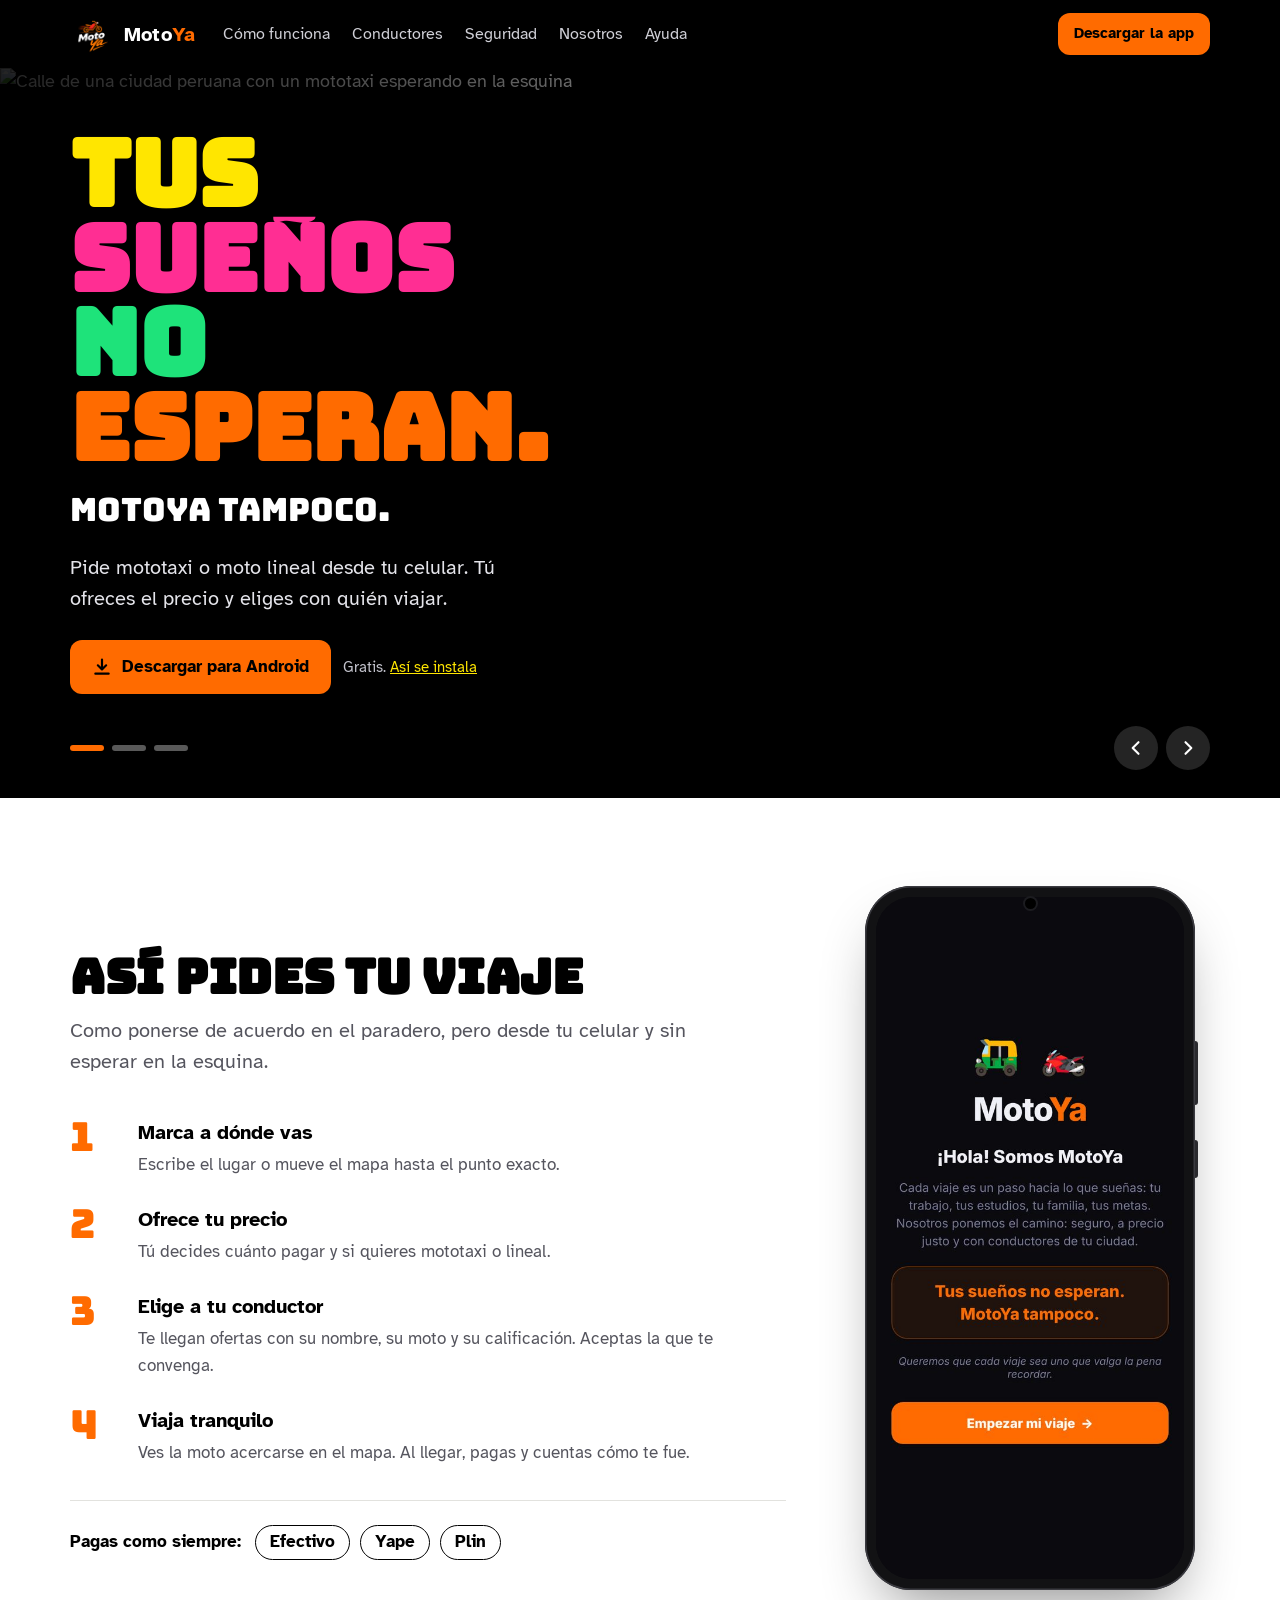
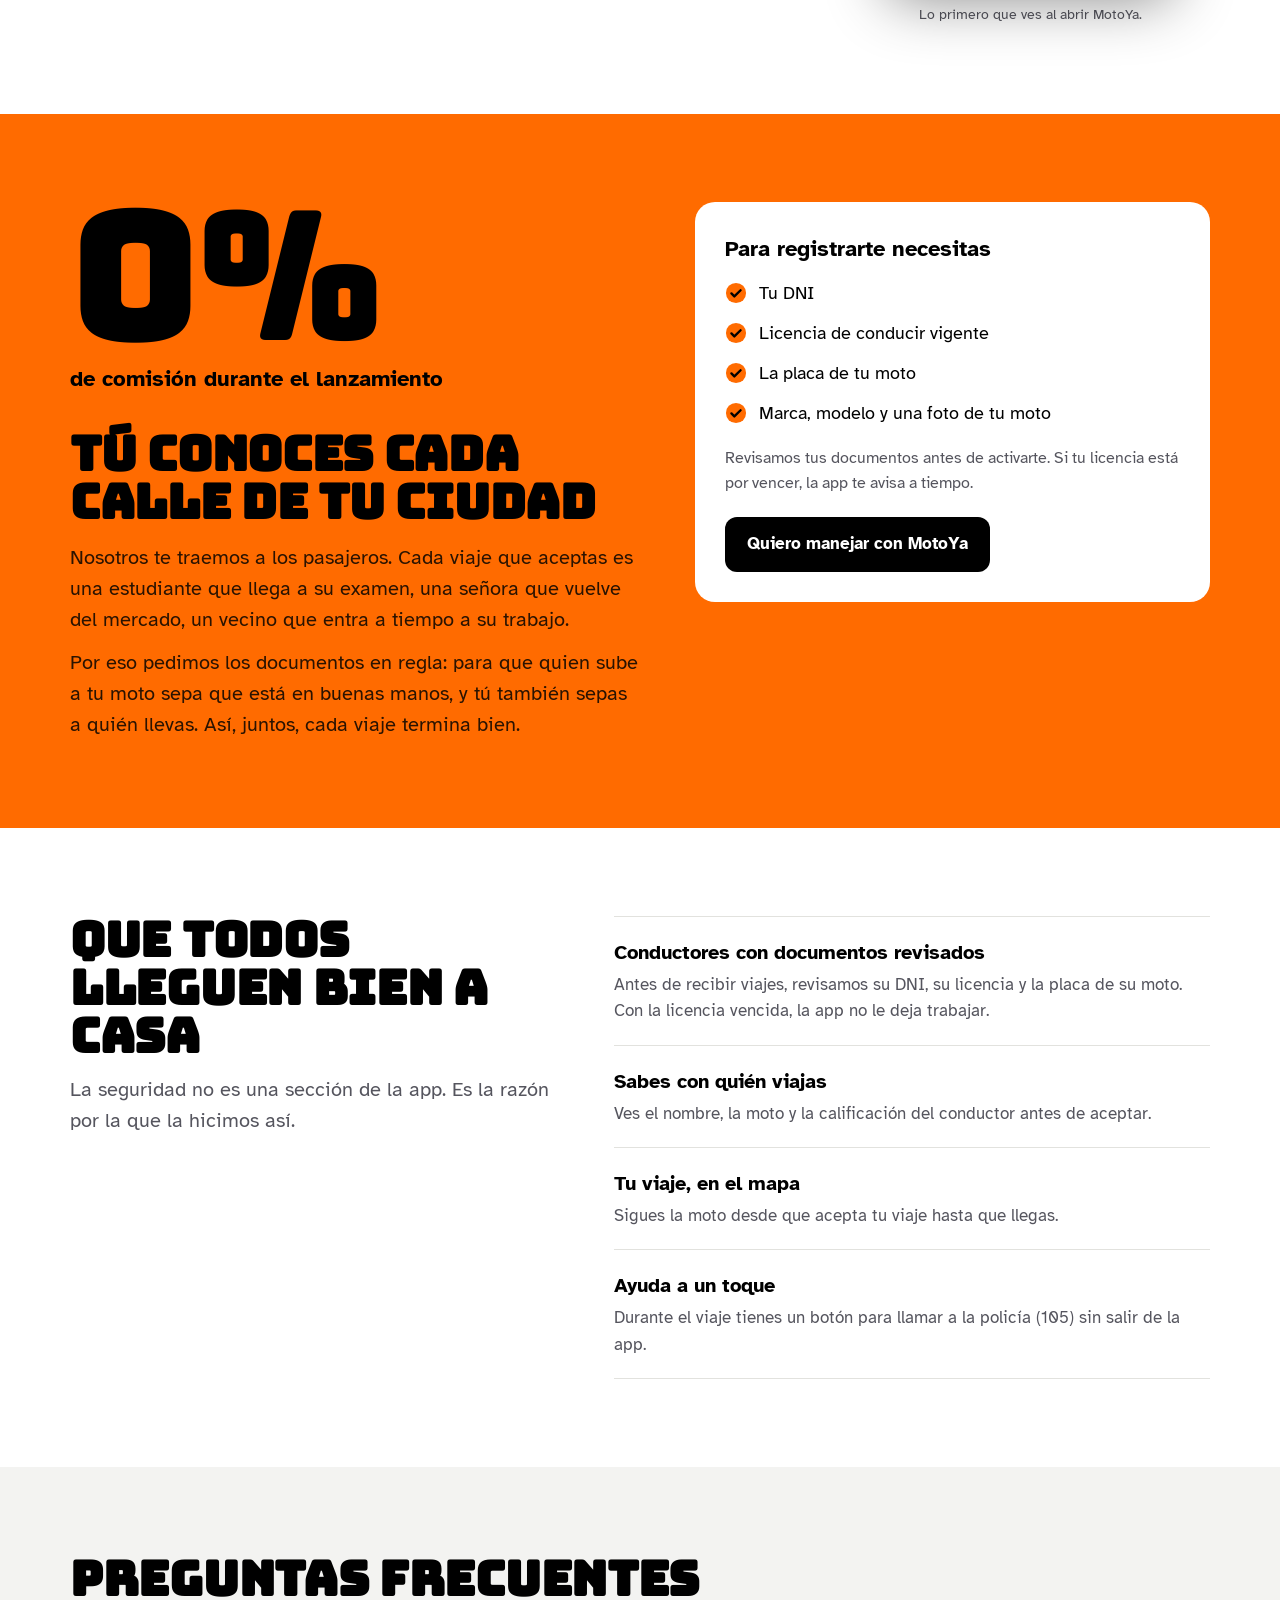
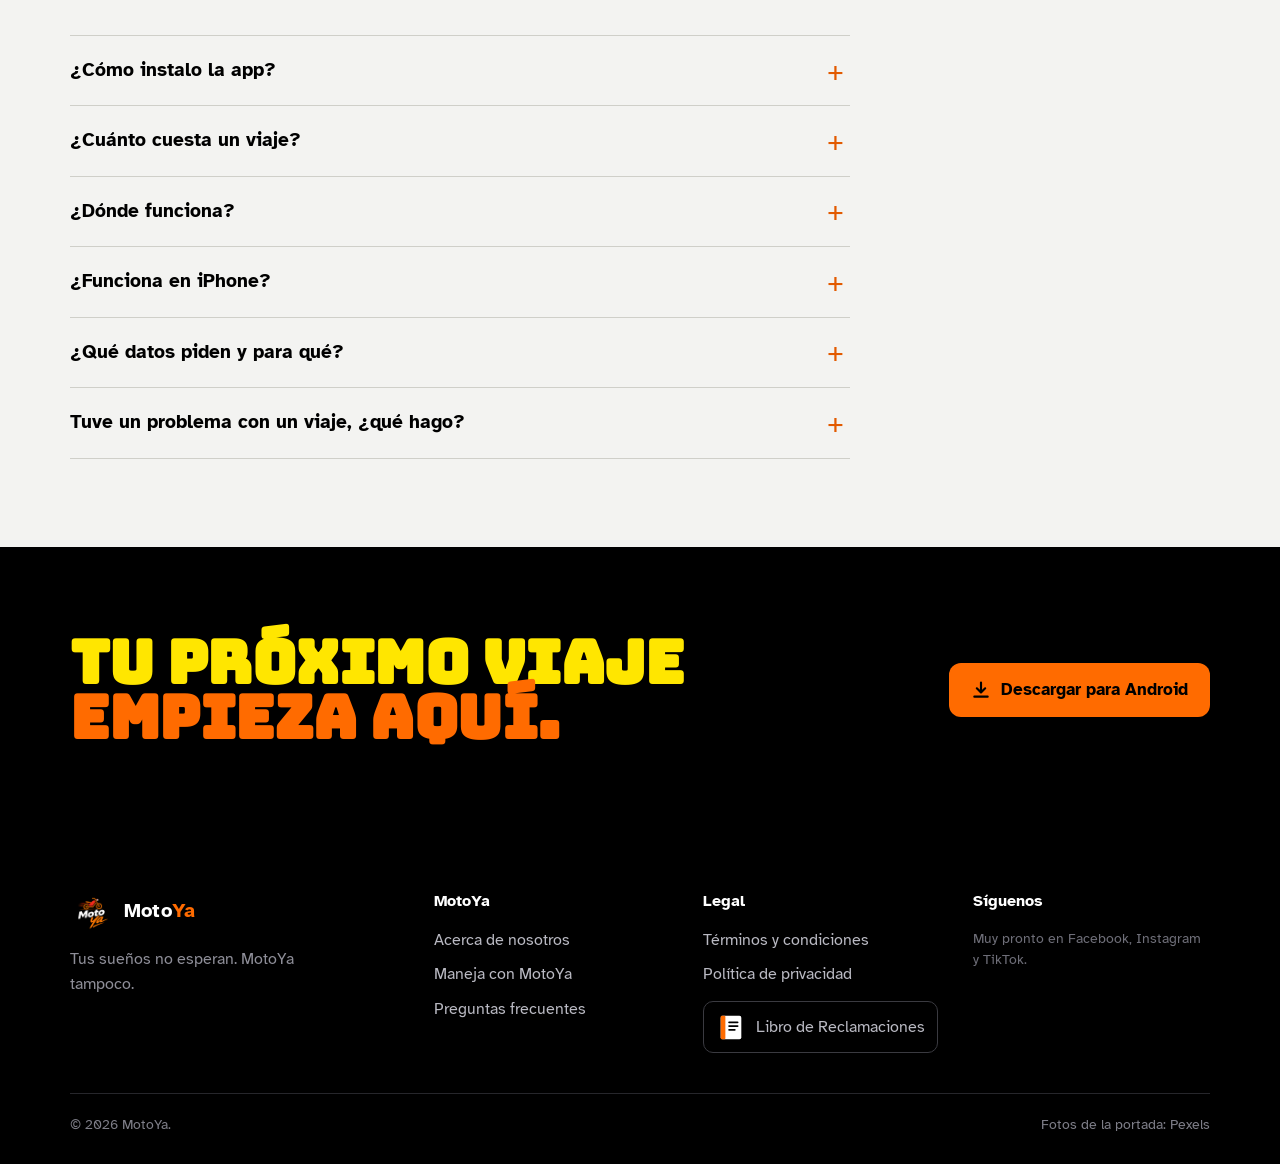
==== index.html @ 297a82e2 "Pagina web de MotoYa" ====
<!DOCTYPE html>
<html lang="es-PE">
<head>
  <meta charset="UTF-8">
  <meta name="viewport" content="width=device-width, initial-scale=1">
  <title>MotoYa — Mototaxi y moto lineal a tu precio</title>
  <meta name="description" content="Pide mototaxi o moto lineal desde tu celular. Tú ofreces el precio, eliges a tu conductor y pagas en efectivo, Yape o Plin.">
  <meta name="theme-color" content="#000000">
  <meta property="og:title" content="MotoYa — Mototaxi y moto lineal a tu precio">
  <meta property="og:description" content="Pide mototaxi o moto lineal desde tu celular. Tú ofreces el precio, eliges a tu conductor y pagas en efectivo, Yape o Plin.">
  <meta property="og:image" content="img/logo-512.png">
  <link rel="icon" type="image/png" href="img/favicon.png">
  <link rel="apple-touch-icon" href="img/apple-touch-icon.png">
  <link rel="preconnect" href="https://fonts.googleapis.com"><link rel="preconnect" href="https://fonts.gstatic.com" crossorigin><link href="https://fonts.googleapis.com/css2?family=Atkinson+Hyperlegible:wght@400;700&family=Bungee&display=swap" rel="stylesheet">
  <link rel="stylesheet" href="css/site.css">
  <script src="js/config.js"></script>
  <link rel="stylesheet" href="css/home.css">
</head>
<body>
  <header class="top">
    <div class="wrap">
      <a class="brand" href="index.html" aria-label="MotoYa, inicio">
        <img src="img/logo-96.png" width="44" height="44" alt="">
        <span>Moto<b>Ya</b></span>
      </a>
      <nav aria-label="Principal">
        <a href="index.html#como">Cómo funciona</a>
        <a href="index.html#conductores">Conductores</a>
        <a href="index.html#seguridad">Seguridad</a>
        <a href="nosotros.html">Nosotros</a>
        <a href="index.html#ayuda">Ayuda</a>
      </nav>
      <a class="btn js-apk" href="https://github.com/albertopalomino2301/motoya/releases/latest/download/MotoYa.apk">Descargar la app</a>
    </div>
  </header>

  <main>
    <section class="hero" aria-roledescription="carrusel" aria-label="Servicios de MotoYa">
      <div class="slides" id="slides" tabindex="-1">
        <article class="slide is-on" aria-roledescription="diapositiva" aria-label="1 de 3">
          <img src="https://images.pexels.com/photos/37730192/pexels-photo-37730192.jpeg?auto=compress&amp;cs=tinysrgb&amp;w=1600" srcset="https://images.pexels.com/photos/37730192/pexels-photo-37730192.jpeg?auto=compress&amp;cs=tinysrgb&amp;w=640 640w, https://images.pexels.com/photos/37730192/pexels-photo-37730192.jpeg?auto=compress&amp;cs=tinysrgb&amp;w=1024 1024w, https://images.pexels.com/photos/37730192/pexels-photo-37730192.jpeg?auto=compress&amp;cs=tinysrgb&amp;w=1600 1600w, https://images.pexels.com/photos/37730192/pexels-photo-37730192.jpeg?auto=compress&amp;cs=tinysrgb&amp;w=2200 2200w" sizes="100vw" alt="Calle de una ciudad peruana con un mototaxi esperando en la esquina" style="object-position:center" loading="eager" fetchpriority="high">
          <div class="shade"></div>
          <div class="wrap slide-text">
            <h1 class="poster"><span class="l1">Tus</span><span class="l2">sueños</span><span class="l3">no</span><span class="l4">esperan.</span></h1>
            <p class="poster-tail">MotoYa tampoco.</p>
            <p class="lead">Pide mototaxi o moto lineal desde tu celular. Tú ofreces el precio y eliges con quién viajar.</p>
            <div class="slide-actions">
              <a class="btn js-apk" href="https://github.com/albertopalomino2301/motoya/releases/latest/download/MotoYa.apk"><svg viewBox="0 0 24 24" aria-hidden="true"><path d="M12 3v12m0 0-5-5m5 5 5-5M4 20h16" stroke="currentColor" stroke-width="2.6" fill="none" stroke-linecap="round" stroke-linejoin="round"/></svg>Descargar para Android</a>
              <p class="slide-note">Gratis. <a href="#instalar">Así se instala</a></p>
            </div>
          </div>
        </article>

        <article class="slide" aria-roledescription="diapositiva" aria-label="2 de 3">
          <img src="https://images.pexels.com/photos/12751137/pexels-photo-12751137.jpeg?auto=compress&amp;cs=tinysrgb&amp;w=1600" srcset="https://images.pexels.com/photos/12751137/pexels-photo-12751137.jpeg?auto=compress&amp;cs=tinysrgb&amp;w=640 640w, https://images.pexels.com/photos/12751137/pexels-photo-12751137.jpeg?auto=compress&amp;cs=tinysrgb&amp;w=1024 1024w, https://images.pexels.com/photos/12751137/pexels-photo-12751137.jpeg?auto=compress&amp;cs=tinysrgb&amp;w=1600 1600w, https://images.pexels.com/photos/12751137/pexels-photo-12751137.jpeg?auto=compress&amp;cs=tinysrgb&amp;w=2200 2200w" sizes="100vw" alt="Mototaxi rojo con su conductor en una calle" style="object-position:center 60%" loading="lazy">
          <div class="shade"></div>
          <div class="wrap slide-text">
            <p class="kicker">Para ir acompañado</p>
            <h2>Mototaxi</h2>
            <p class="lead">Con techo para el sol y la lluvia. Al mercado, al colegio de los chicos o de vuelta a casa con las bolsas.</p>
            <div class="slide-actions"><a class="btn js-apk" href="https://github.com/albertopalomino2301/motoya/releases/latest/download/MotoYa.apk">Pedir mi mototaxi</a></div>
          </div>
        </article>

        <article class="slide" aria-roledescription="diapositiva" aria-label="3 de 3">
          <img src="https://images.pexels.com/photos/20052713/pexels-photo-20052713.jpeg?auto=compress&amp;cs=tinysrgb&amp;w=1600" srcset="https://images.pexels.com/photos/20052713/pexels-photo-20052713.jpeg?auto=compress&amp;cs=tinysrgb&amp;w=640 640w, https://images.pexels.com/photos/20052713/pexels-photo-20052713.jpeg?auto=compress&amp;cs=tinysrgb&amp;w=1024 1024w, https://images.pexels.com/photos/20052713/pexels-photo-20052713.jpeg?auto=compress&amp;cs=tinysrgb&amp;w=1600 1600w, https://images.pexels.com/photos/20052713/pexels-photo-20052713.jpeg?auto=compress&amp;cs=tinysrgb&amp;w=2200 2200w" sizes="100vw" alt="Motociclista con casco pasando frente a una iglesia colonial" style="object-position:center 40%" loading="lazy">
          <div class="shade"></div>
          <div class="wrap slide-text">
            <p class="kicker">Para cuando vas con prisa</p>
            <h2>Moto lineal</h2>
            <p class="lead">Cuando cada minuto cuenta. Directo a donde tienes que estar.</p>
            <div class="slide-actions"><a class="btn js-apk" href="https://github.com/albertopalomino2301/motoya/releases/latest/download/MotoYa.apk">Pedir moto lineal</a></div>
          </div>
        </article>
      </div>

      <div class="controls">
        <div class="wrap">
          <div class="dots" role="group" aria-label="Elegir diapositiva">
            <button type="button" aria-label="Ver 1 de 3" aria-current="true"></button>
            <button type="button" aria-label="Ver 2 de 3"></button>
            <button type="button" aria-label="Ver 3 de 3"></button>
          </div>
          <div class="arrows">
            <button type="button" class="prev" aria-label="Anterior"><svg viewBox="0 0 24 24" aria-hidden="true"><path d="M15 5l-7 7 7 7" stroke="currentColor" stroke-width="2.5" fill="none" stroke-linecap="round" stroke-linejoin="round"/></svg></button>
            <button type="button" class="next" aria-label="Siguiente"><svg viewBox="0 0 24 24" aria-hidden="true"><path d="M9 5l7 7-7 7" stroke="currentColor" stroke-width="2.5" fill="none" stroke-linecap="round" stroke-linejoin="round"/></svg></button>
          </div>
        </div>
      </div>
    </section>

    <section class="sec" id="como" aria-labelledby="como-t">
      <div class="wrap how">
        <div>
          <h2 id="como-t" class="h2">Así pides tu viaje</h2>
          <p class="sub">Como ponerse de acuerdo en el paradero, pero desde tu celular y sin esperar en la esquina.</p>
          <ol class="steps">
            <li><h3>Marca a dónde vas</h3><p>Escribe el lugar o mueve el mapa hasta el punto exacto.</p></li>
            <li><h3>Ofrece tu precio</h3><p>Tú decides cuánto pagar y si quieres mototaxi o lineal.</p></li>
            <li><h3>Elige a tu conductor</h3><p>Te llegan ofertas con su nombre, su moto y su calificación. Aceptas la que te convenga.</p></li>
            <li><h3>Viaja tranquilo</h3><p>Ves la moto acercarse en el mapa. Al llegar, pagas y cuentas cómo te fue.</p></li>
          </ol>
          <div class="pay"><strong>Pagas como siempre:</strong><span class="chip">Efectivo</span><span class="chip">Yape</span><span class="chip">Plin</span></div>
        </div>
        <figure>
          <div class="device">
            <span class="cam"></span>
            <div class="screen"><img src="img/app-bienvenida.jpg" width="540" height="1169" alt="Pantalla de bienvenida de la app MotoYa en un celular" loading="lazy"></div>
          </div>
          <figcaption class="device-caption">Lo primero que ves al abrir MotoYa.</figcaption>
        </figure>
      </div>
    </section>

    <section class="sec drivers" id="conductores" aria-labelledby="cond-t">
      <div class="wrap grid">
        <div>
          <p class="zero" aria-hidden="true">0%</p>
          <p class="zero-label">de comisión durante el lanzamiento</p>
          <h2 id="cond-t" class="h2">Tú conoces cada calle de tu ciudad</h2>
          <p class="story">Nosotros te traemos a los pasajeros. Cada viaje que aceptas es una estudiante que llega a su examen, una señora que vuelve del mercado, un vecino que entra a tiempo a su trabajo.</p>
          <p class="story">Por eso pedimos los documentos en regla: para que quien sube a tu moto sepa que está en buenas manos, y tú también sepas a quién llevas. Así, juntos, cada viaje termina bien.</p>
        </div>
        <div class="need">
          <h3>Para registrarte necesitas</h3>
          <ul>
            <li><svg viewBox="0 0 24 24" aria-hidden="true"><circle cx="12" cy="12" r="11" fill="#FF6B00"/><path d="M7 12.5l3.2 3.2L17 9" stroke="#000" stroke-width="2.6" fill="none" stroke-linecap="round" stroke-linejoin="round"/></svg><span>Tu DNI</span></li>
            <li><svg viewBox="0 0 24 24" aria-hidden="true"><circle cx="12" cy="12" r="11" fill="#FF6B00"/><path d="M7 12.5l3.2 3.2L17 9" stroke="#000" stroke-width="2.6" fill="none" stroke-linecap="round" stroke-linejoin="round"/></svg><span>Licencia de conducir vigente</span></li>
            <li><svg viewBox="0 0 24 24" aria-hidden="true"><circle cx="12" cy="12" r="11" fill="#FF6B00"/><path d="M7 12.5l3.2 3.2L17 9" stroke="#000" stroke-width="2.6" fill="none" stroke-linecap="round" stroke-linejoin="round"/></svg><span>La placa de tu moto</span></li>
            <li><svg viewBox="0 0 24 24" aria-hidden="true"><circle cx="12" cy="12" r="11" fill="#FF6B00"/><path d="M7 12.5l3.2 3.2L17 9" stroke="#000" stroke-width="2.6" fill="none" stroke-linecap="round" stroke-linejoin="round"/></svg><span>Marca, modelo y una foto de tu moto</span></li>
          </ul>
          <p>Revisamos tus documentos antes de activarte. Si tu licencia está por vencer, la app te avisa a tiempo.</p>
          <a class="btn dark js-apk" href="https://github.com/albertopalomino2301/motoya/releases/latest/download/MotoYa.apk">Quiero manejar con MotoYa</a>
        </div>
      </div>
    </section>

    <section class="sec" id="seguridad" aria-labelledby="seg-t">
      <div class="wrap safe">
        <div>
          <h2 id="seg-t" class="h2">Que todos lleguen bien a casa</h2>
          <p class="sub">La seguridad no es una sección de la app. Es la razón por la que la hicimos así.</p>
        </div>
        <ul class="safe-list">
          <li><h3>Conductores con documentos revisados</h3><p>Antes de recibir viajes, revisamos su DNI, su licencia y la placa de su moto. Con la licencia vencida, la app no le deja trabajar.</p></li>
          <li><h3>Sabes con quién viajas</h3><p>Ves el nombre, la moto y la calificación del conductor antes de aceptar.</p></li>
          <li><h3>Tu viaje, en el mapa</h3><p>Sigues la moto desde que acepta tu viaje hasta que llegas.</p></li>
          <li><h3>Ayuda a un toque</h3><p>Durante el viaje tienes un botón para llamar a la policía (105) sin salir de la app.</p></li>
        </ul>
      </div>
    </section>

    <section class="sec faq" id="ayuda" aria-labelledby="faq-t">
      <div class="wrap">
        <h2 id="faq-t" class="h2">Preguntas frecuentes</h2>
        <div class="list">
          <details id="instalar">
            <summary>¿Cómo instalo la app?</summary>
            <div>
              MotoYa aún no está en Play Store, así que se instala con el archivo oficial (APK):
              <ol>
                <li>Toca <b>Descargar para Android</b> en esta página.</li>
                <li>Abre el archivo. Si tu celular pregunta, permite <b>instalar apps de esta fuente</b>.</li>
                <li>Toca <b>Instalar</b> y abre MotoYa.</li>
              </ol>
              Descárgala solo desde esta página o desde nuestras redes oficiales.
            </div>
          </details>
          <details><summary>¿Cuánto cuesta un viaje?</summary><div>Lo propones tú. El conductor puede aceptar tu precio o hacerte otra oferta, y tú eliges.</div></details>
          <details><summary>¿Dónde funciona?</summary><div>Estamos empezando en Perú y abrimos ciudad por ciudad. Síguenos en nuestras redes para saber cuándo llegamos a la tuya.</div></details>
          <details><summary>¿Funciona en iPhone?</summary><div>Por ahora, MotoYa está disponible solo para Android.</div></details>
          <details><summary>¿Qué datos piden y para qué?</summary><div>A pasajeros, tu número de celular y tu nombre. A conductores, además, sus documentos, solo para verificar su identidad y su licencia. Lo explicamos en nuestra <a href="privacidad.html">Política de privacidad</a>.</div></details>
          <details><summary>Tuve un problema con un viaje, ¿qué hago?</summary><div>Escríbenos por nuestros canales oficiales. Si quieres dejar constancia formal, usa nuestro <a href="libro-reclamaciones.html">Libro de Reclamaciones</a> y te respondemos en un plazo máximo de 15 días hábiles.</div></details>
        </div>
      </div>
    </section>

    <section class="sec final" aria-labelledby="fin-t">
      <div class="wrap">
        <h2 id="fin-t" class="poster"><span class="l1">Tu próximo viaje</span><span class="l4">empieza aquí.</span></h2>
        <a class="btn js-apk" href="https://github.com/albertopalomino2301/motoya/releases/latest/download/MotoYa.apk"><svg viewBox="0 0 24 24" aria-hidden="true"><path d="M12 3v12m0 0-5-5m5 5 5-5M4 20h16" stroke="currentColor" stroke-width="2.6" fill="none" stroke-linecap="round" stroke-linejoin="round"/></svg>Descargar para Android</a>
      </div>
    </section>
  </main>
  <footer class="foot">
    <div class="wrap">
      <div class="foot-grid">
        <div>
          <a class="brand" href="index.html"><img src="img/logo-96.png" width="44" height="44" alt=""><span>Moto<b>Ya</b></span></a>
          <p class="tag">Tus sueños no esperan. MotoYa tampoco.</p>
        </div>
        <div>
          <h3>MotoYa</h3>
          <ul>
            <li><a href="nosotros.html">Acerca de nosotros</a></li>
            <li><a href="index.html#conductores">Maneja con MotoYa</a></li>
            <li><a href="index.html#ayuda">Preguntas frecuentes</a></li>
            <li><a class="js-whatsapp" href="#">WhatsApp</a></li>
            <li><a class="js-email" href="#">Correo</a></li>
          </ul>
        </div>
        <div>
          <h3>Legal</h3>
          <ul>
            <li><a href="terminos.html">Términos y condiciones</a></li>
            <li><a href="privacidad.html">Política de privacidad</a></li>
            <li><a class="libro" href="libro-reclamaciones.html"><svg viewBox="0 0 32 32" aria-hidden="true"><rect x="5" y="4" width="22" height="25" rx="2" fill="#fff"/><rect x="5" y="4" width="5" height="25" rx="1" fill="#FF6B00"/><path d="M14 11h9M14 15h9M14 19h6" stroke="#000" stroke-width="2" stroke-linecap="round"/></svg><span>Libro de Reclamaciones</span></a></li>
          </ul>
        </div>
        <div>
          <h3>Síguenos</h3>
          <div class="social js-social"></div>
        </div>
      </div>
      <div class="foot-bottom">
        <span>© <span class="js-year">2026</span> MotoYa. <span class="js-empresa"></span></span>
        <span>Fotos de la portada: Pexels</span>
      </div>
    </div>
  </footer>
  <script src="js/site.js"></script>
  <script>
    // Carrusel de la portada: se desliza con el dedo, con las flechas o con los puntos
    (function () {
      var box = document.getElementById("slides");
      var slides = [].slice.call(box.children);
      var dots = [].slice.call(document.querySelectorAll(".dots button"));
      var current = 0, timer = null;
      var still = window.matchMedia("(prefers-reduced-motion: reduce)").matches;

      function go(i) { box.scrollTo({ left: box.clientWidth * ((i + slides.length) % slides.length), behavior: still ? "auto" : "smooth" }); }
      function mark(i) {
        current = i;
        slides.forEach(function (s, k) { s.classList.toggle("is-on", k === i); s.setAttribute("aria-hidden", k === i ? "false" : "true"); });
        dots.forEach(function (d, k) { d.setAttribute("aria-current", k === i ? "true" : "false"); });
      }
      var io = new IntersectionObserver(function (entries) {
        entries.forEach(function (e) { if (e.isIntersecting && e.intersectionRatio > 0.6) mark(slides.indexOf(e.target)); });
      }, { root: box, threshold: [0.6] });
      slides.forEach(function (s) { io.observe(s); });

      dots.forEach(function (d, k) { d.addEventListener("click", function () { go(k); restart(); }); });
      document.querySelector(".arrows .prev").addEventListener("click", function () { go(current - 1); restart(); });
      document.querySelector(".arrows .next").addEventListener("click", function () { go(current + 1); restart(); });

      function start() { if (!still && !timer) timer = setInterval(function () { go(current + 1); }, 7000); }
      function stop() { clearInterval(timer); timer = null; }
      function restart() { stop(); start(); }
      var hero = document.querySelector(".hero");
      hero.addEventListener("mouseenter", stop); hero.addEventListener("mouseleave", start);
      hero.addEventListener("focusin", stop); hero.addEventListener("focusout", start);
      document.addEventListener("visibilitychange", function () { document.hidden ? stop() : start(); });
      mark(0); start();
    })();
  </script>
</body>
</html>
---- css/site.css ----
/* ─── MotoYa — estilos compartidos de la web ─────────────────────────────── */
:root {
  --ink: #000000;
  --paper: #FFFFFF;
  --stone: #F3F3F1;
  --line: #E2E2DE;
  --orange: #FF6B00;
  --orange-deep: #E25A00;
  --pink: #FF2E93;
  --yellow: #FFE600;
  --green: #1EE37A;
  --grey: #55555E;
  --display: "Bungee", "Arial Black", Impact, sans-serif;
  --text: "Atkinson Hyperlegible", system-ui, -apple-system, "Segoe UI", Roboto, sans-serif;
  --wrap: 1140px;
}
* { box-sizing: border-box; margin: 0; padding: 0; }
html { scroll-behavior: smooth; }
@media (prefers-reduced-motion: reduce) { html { scroll-behavior: auto; } }
body { background: var(--paper); color: var(--ink); font-family: var(--text); font-size: 18px; line-height: 1.55; -webkit-font-smoothing: antialiased; }
img { display: block; max-width: 100%; }
svg { display: block; }
a { color: inherit; }
:focus-visible { outline: 3px solid var(--orange); outline-offset: 3px; border-radius: 4px; }
.wrap { width: min(var(--wrap), 100% - 32px); margin-inline: auto; }
[hidden] { display: none !important; }
.sr-only { position: absolute; width: 1px; height: 1px; overflow: hidden; clip: rect(0 0 0 0); white-space: nowrap; }

/* Botones */
.btn { display: inline-flex; align-items: center; justify-content: center; gap: 10px; font-family: var(--text); font-weight: 700; font-size: 17px; text-decoration: none; padding: 14px 22px; border-radius: 12px; border: 0; background: var(--orange); color: var(--ink); cursor: pointer; transition: background .15s; }
.btn:hover { background: #FF8126; }
.btn.dark { background: var(--ink); color: var(--paper); }
.btn.dark:hover { background: #262626; }
.btn.outline { background: transparent; color: var(--paper); box-shadow: inset 0 0 0 2px rgba(255,255,255,.7); }
.btn.outline:hover { background: rgba(255,255,255,.1); }
.btn svg { width: 20px; height: 20px; flex: none; }

/* Barra superior */
.top { position: sticky; top: 0; z-index: 30; background: var(--ink); color: var(--paper); }
.top .wrap { display: flex; align-items: center; gap: 28px; height: 68px; }
.brand { display: flex; align-items: center; gap: 10px; text-decoration: none; flex: none; }
.brand img { width: 44px; height: 44px; border-radius: 10px; }
.brand span { font-weight: 700; font-size: 20px; letter-spacing: .2px; }
.brand span b { color: var(--orange); }
.top nav { display: flex; gap: 22px; flex: 1; }
.top nav a { text-decoration: none; font-size: 16px; color: #CFCFD6; }
.top nav a:hover { color: var(--paper); }
.top .btn { padding: 9px 16px; font-size: 15px; }
@media (max-width: 860px) { .top nav { display: none; } .top .wrap { justify-content: space-between; } }

/* Pie de página */
.foot { background: var(--ink); color: #B9B9C2; padding: 56px 0 28px; font-size: 16px; }
.foot-grid { display: grid; grid-template-columns: 1.4fr 1fr 1fr 1fr; gap: 32px; }
.foot h3 { color: var(--paper); font-size: 16px; margin-bottom: 14px; }
.foot ul { list-style: none; display: grid; gap: 10px; }
.foot a { color: #B9B9C2; text-decoration: none; }
.foot a:hover { color: var(--paper); text-decoration: underline; }
.foot .brand { margin-bottom: 14px; color: var(--paper); }
.foot .tag { color: #8E8E98; max-width: 28ch; }
.libro { display: inline-flex; align-items: center; gap: 10px; border: 1px solid #3A3A40; border-radius: 10px; padding: 10px 12px; margin-top: 4px; }
.libro svg { width: 30px; height: 30px; flex: none; }
.social { display: flex; gap: 10px; flex-wrap: wrap; }
.social a { width: 42px; height: 42px; border-radius: 50%; background: #1C1C20; display: grid; place-items: center; }
.social a:hover { background: var(--orange); }
.social svg { width: 20px; height: 20px; fill: var(--paper); }
.social-empty { color: #6E6E78; font-size: 14px; }
.foot-bottom { border-top: 1px solid #26262B; margin-top: 40px; padding-top: 20px; display: flex; flex-wrap: wrap; justify-content: space-between; gap: 10px; font-size: 14px; color: #7E7E88; }
@media (max-width: 860px) { .foot-grid { grid-template-columns: 1fr 1fr; } .foot-grid > :first-child { grid-column: 1 / -1; } }
@media (max-width: 480px) { .foot-grid { grid-template-columns: 1fr; } }

/* Páginas de texto (nosotros, términos, privacidad, libro) */
.page-head { background: var(--ink); color: var(--paper); padding: 56px 0 44px; }
.page-head h1 { font-family: var(--display); font-size: clamp(32px, 5vw, 54px); line-height: 1; }
.page-head p { color: #C9C9D1; margin-top: 12px; max-width: 60ch; }
.prose { padding: 48px 0 72px; }
.prose .wrap { max-width: 760px; }
.prose h2 { font-size: 24px; margin: 36px 0 10px; }
.prose h2:first-child { margin-top: 0; }
.prose p, .prose li { color: #2D2D33; }
.prose p + p { margin-top: 12px; }
.prose ul, .prose ol { padding-left: 22px; display: grid; gap: 6px; margin-top: 8px; }
.prose .note { background: var(--stone); border-left: 4px solid var(--orange); padding: 14px 16px; border-radius: 0 10px 10px 0; margin: 18px 0; }
.prose .updated { color: var(--grey); font-size: 15px; margin-bottom: 28px; }
---- css/home.css ----
/* ─── Página de inicio ───────────────────────────────────────────────────── */

/* Portada: carrusel de fotos reales */
.hero { position: relative; background: var(--ink); color: var(--paper); }
.slides { display: flex; overflow-x: auto; scroll-snap-type: x mandatory; scrollbar-width: none; }
.slides::-webkit-scrollbar { display: none; }
.slide { position: relative; flex: 0 0 100%; scroll-snap-align: start; min-height: min(78vh, 720px); display: flex; align-items: flex-end; overflow: hidden; }
.slide img { position: absolute; inset: 0; width: 100%; height: 100%; object-fit: cover; }
.slide .shade { position: absolute; inset: 0; background:
  linear-gradient(90deg, rgba(0,0,0,.86) 0%, rgba(0,0,0,.62) 42%, rgba(0,0,0,.08) 78%),
  linear-gradient(0deg, rgba(0,0,0,.65) 0%, rgba(0,0,0,0) 45%); }
.slide-text { position: relative; padding: 64px 0 104px; }
.slide-text > * { max-width: 620px; }
.kicker { font-weight: 700; color: var(--yellow); font-size: 18px; margin-bottom: 10px; }
.poster { font-family: var(--display); font-size: clamp(44px, 7.4vw, 92px); line-height: .92; letter-spacing: -.5px; }
.poster span { display: block; }
.l1 { color: var(--yellow); } .l2 { color: var(--pink); } .l3 { color: var(--green); } .l4 { color: var(--orange); }
.poster-tail { font-family: var(--display); font-size: clamp(22px, 3vw, 32px); margin-top: 14px; }
.slide h2 { font-family: var(--display); font-size: clamp(40px, 6.4vw, 80px); line-height: .95; color: var(--paper); }
.slide p.lead { font-size: 20px; color: #E4E4EA; margin: 18px 0 26px; max-width: 36ch; }
.slide-actions { display: flex; flex-wrap: wrap; gap: 12px; align-items: center; }
.slide-note { font-size: 15px; color: #C3C3CC; }
.slide-note a { color: var(--yellow); }
.controls { position: absolute; left: 0; right: 0; bottom: 28px; pointer-events: none; }
.controls .wrap { display: flex; align-items: center; gap: 16px; }
.dots { display: flex; gap: 8px; pointer-events: auto; }
.dots button { width: 34px; height: 6px; border-radius: 3px; border: 0; background: rgba(255,255,255,.35); cursor: pointer; padding: 0; }
.dots button[aria-current="true"] { background: var(--orange); }
.arrows { display: flex; gap: 8px; margin-left: auto; pointer-events: auto; }
.arrows button { width: 44px; height: 44px; border-radius: 50%; border: 0; background: rgba(255,255,255,.14); color: var(--paper); cursor: pointer; display: grid; place-items: center; }
.arrows button:hover { background: rgba(255,255,255,.26); }
.arrows svg { width: 20px; height: 20px; }
@media (prefers-reduced-motion: no-preference) {
  .slide.is-on .poster span { animation: paint .55s cubic-bezier(.2,.8,.2,1) both; }
  .slide.is-on .poster .l2 { animation-delay: .1s; } .slide.is-on .poster .l3 { animation-delay: .2s; } .slide.is-on .poster .l4 { animation-delay: .3s; }
  @keyframes paint { from { clip-path: inset(0 100% 0 0); } to { clip-path: inset(0 0 0 0); } }
}

/* Secciones */
.sec { padding: 88px 0; }
.h2 { font-family: var(--display); font-size: clamp(30px, 4.2vw, 48px); line-height: 1; letter-spacing: -.3px; }
.sub { font-size: 20px; color: var(--grey); max-width: 52ch; margin-top: 14px; }

/* Cómo funciona + celular */
.how { display: grid; grid-template-columns: 1fr 360px; gap: 64px; align-items: center; }
.steps { list-style: none; display: grid; gap: 26px; margin-top: 40px; counter-reset: paso; }
.steps li { counter-increment: paso; display: grid; grid-template-columns: 52px 1fr; gap: 4px 16px; }
.steps li::before { content: counter(paso); grid-row: span 2; font-family: var(--display); font-size: 40px; line-height: 1; color: var(--orange); }
.steps h3 { font-size: 20px; }
.steps p { color: var(--grey); font-size: 17px; }
.pay { display: flex; flex-wrap: wrap; align-items: center; gap: 10px; margin-top: 34px; padding-top: 24px; border-top: 1px solid var(--line); font-size: 17px; }
.pay strong { margin-right: 4px; }
.chip { border: 1.5px solid var(--ink); border-radius: 999px; padding: 3px 14px; font-weight: 700; }

/* Celular: marco de Android con la pantalla real de la app */
.device { position: relative; width: 100%; max-width: 330px; margin-inline: auto; aspect-ratio: 9 / 19.2; border-radius: 46px; background: #121214; padding: 11px; box-shadow: 0 0 0 1.5px #3A3A40 inset, 0 30px 60px -20px rgba(0,0,0,.45); }
.device::before { content: ""; position: absolute; right: -3px; top: 22%; width: 3px; height: 64px; background: #2A2A2E; border-radius: 0 3px 3px 0; }
.device::after { content: ""; position: absolute; right: -3px; top: 36%; width: 3px; height: 38px; background: #2A2A2E; border-radius: 0 3px 3px 0; }
.device .screen { position: relative; width: 100%; height: 100%; border-radius: 36px; overflow: hidden; background: #0A0A0F; }
.device .screen img { width: 100%; height: 100%; object-fit: cover; object-position: top; }
.device .cam { position: absolute; top: 12px; left: 50%; width: 11px; height: 11px; margin-left: -5.5px; border-radius: 50%; background: #000; box-shadow: 0 0 0 2px #1C1C20; z-index: 2; }
.device-caption { text-align: center; color: var(--grey); font-size: 14px; margin-top: 14px; }

/* Conductores */
.drivers { background: var(--orange); }
.drivers .grid { display: grid; grid-template-columns: 1.05fr .95fr; gap: 56px; align-items: start; }
.zero { font-family: var(--display); font-size: clamp(96px, 15vw, 180px); line-height: .82; letter-spacing: -4px; }
.zero-label { font-weight: 700; font-size: 22px; margin-top: 12px; }
.drivers .h2 { margin-top: 34px; }
.drivers .story { font-size: 20px; color: #2A1300; margin-top: 16px; max-width: 46ch; }
.drivers .story + .story { margin-top: 12px; }
.need { background: var(--paper); border-radius: 20px; padding: 30px; }
.need h3 { font-size: 22px; margin-bottom: 14px; }
.need ul { list-style: none; display: grid; gap: 12px; margin-bottom: 18px; }
.need li { display: grid; grid-template-columns: 24px 1fr; gap: 10px; font-size: 18px; }
.need li svg { width: 22px; height: 22px; margin-top: 2px; }
.need p { font-size: 16px; color: var(--grey); margin-bottom: 22px; }

/* Seguridad */
.safe { display: grid; grid-template-columns: .9fr 1.1fr; gap: 56px; }
.safe-list { list-style: none; }
.safe-list li { padding: 20px 0; border-top: 1px solid var(--line); }
.safe-list li:last-child { border-bottom: 1px solid var(--line); }
.safe-list h3 { font-size: 20px; margin-bottom: 4px; }
.safe-list p { color: var(--grey); font-size: 17px; }

/* Preguntas */
.faq { background: var(--stone); }
.faq .list { margin-top: 32px; max-width: 780px; }
details { border-bottom: 1px solid #CFCFC9; }
details:first-child { border-top: 1px solid #CFCFC9; }
summary { list-style: none; cursor: pointer; padding: 20px 44px 20px 0; font-weight: 700; font-size: 19px; position: relative; }
summary::-webkit-details-marker { display: none; }
summary::after { content: "+"; position: absolute; right: 6px; top: 50%; transform: translateY(-50%); font-size: 28px; font-weight: 400; color: var(--orange-deep); }
details[open] summary::after { content: "−"; }
details > div { padding: 0 0 22px; color: #33333B; max-width: 62ch; }
details ol { padding-left: 22px; display: grid; gap: 6px; margin: 8px 0; }

/* Cierre */
.final { background: var(--ink); color: var(--paper); }
.final .wrap { display: flex; flex-wrap: wrap; align-items: center; justify-content: space-between; gap: 24px; }
.final .poster { font-size: clamp(34px, 5vw, 60px); }

@media (max-width: 900px) {
  .how, .drivers .grid, .safe { grid-template-columns: 1fr; gap: 40px; }
  .slide .shade { background: linear-gradient(0deg, rgba(0,0,0,.9) 0%, rgba(0,0,0,.55) 55%, rgba(0,0,0,.15) 100%); }
}
@media (max-width: 600px) {
  body { font-size: 17px; }
  .sec { padding: 60px 0; }
  .slide { min-height: 86vh; }
  .slide-text { padding: 40px 0 96px; }
  .slide .poster { font-size: 14vw; }
  .slide p.lead { font-size: 18px; }
  .slide-actions .btn { width: 100%; }
  .arrows { display: none; }
  .need { padding: 24px; }
}
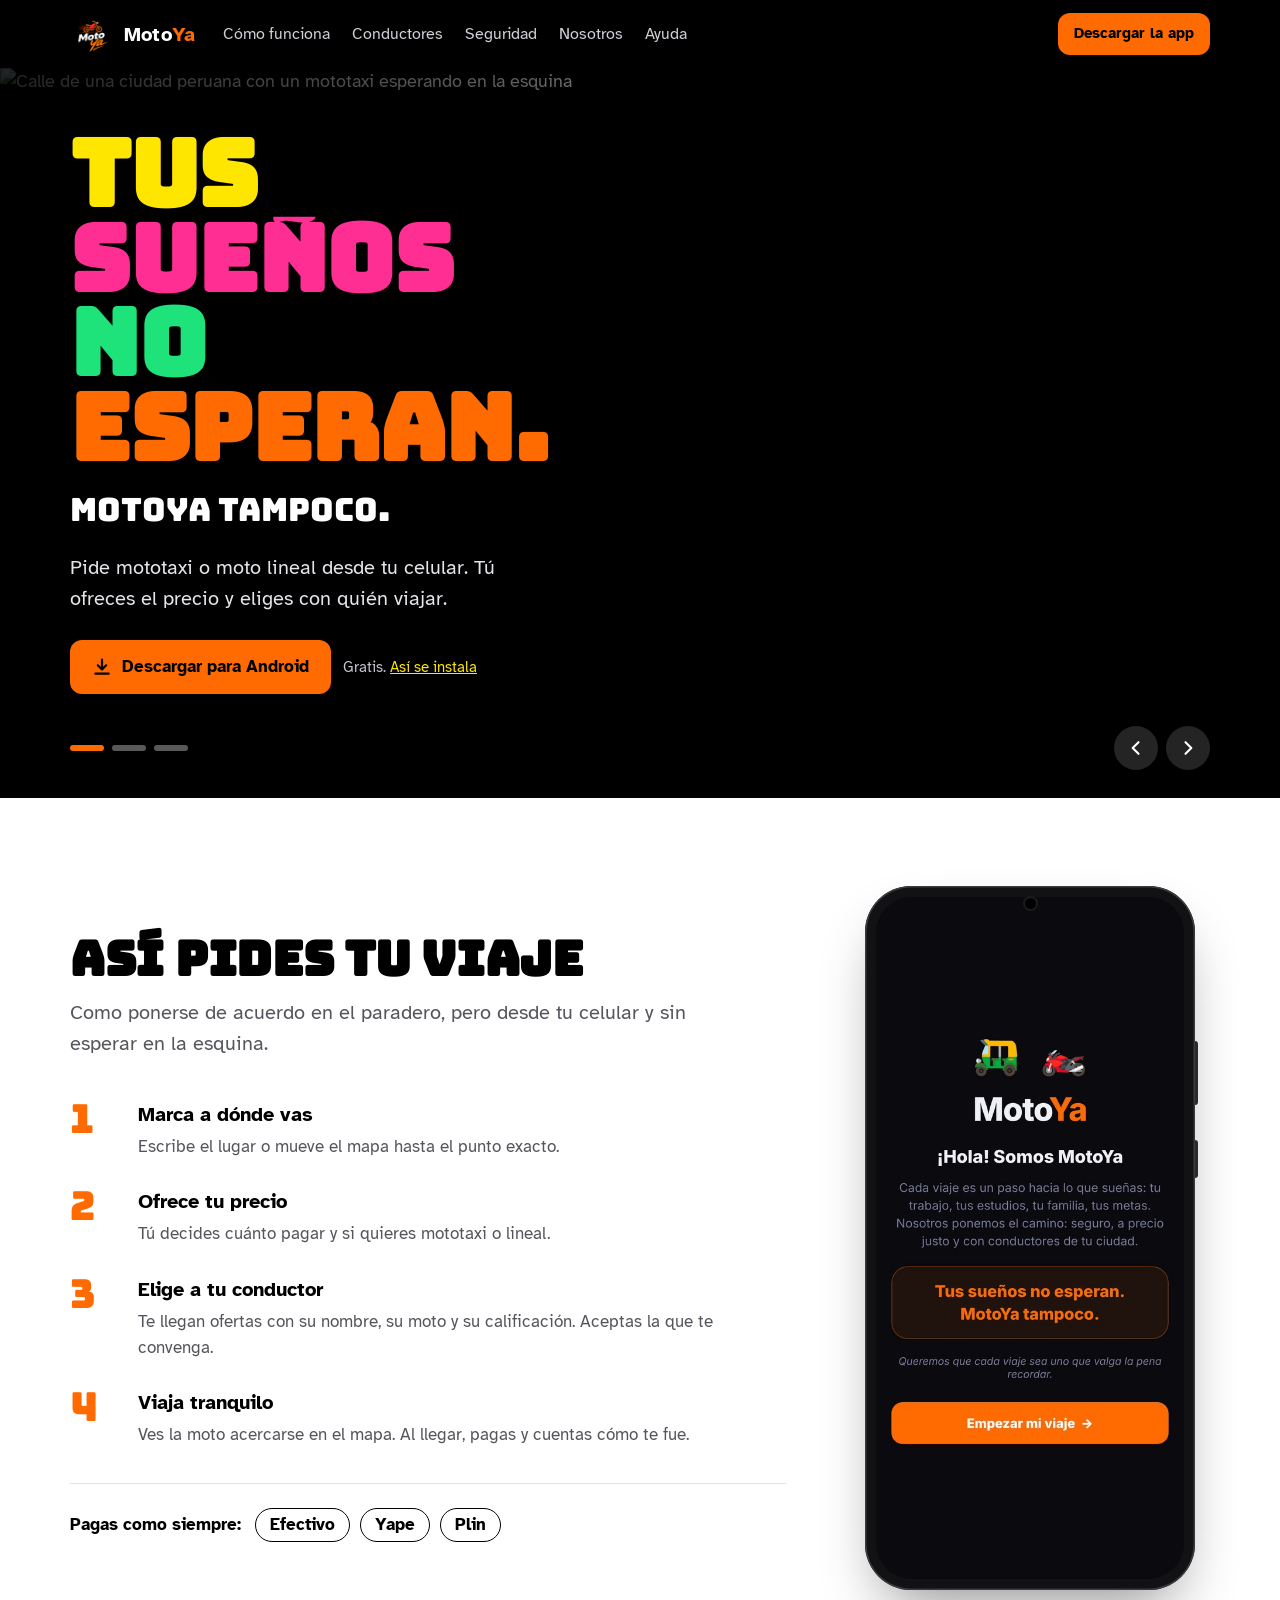
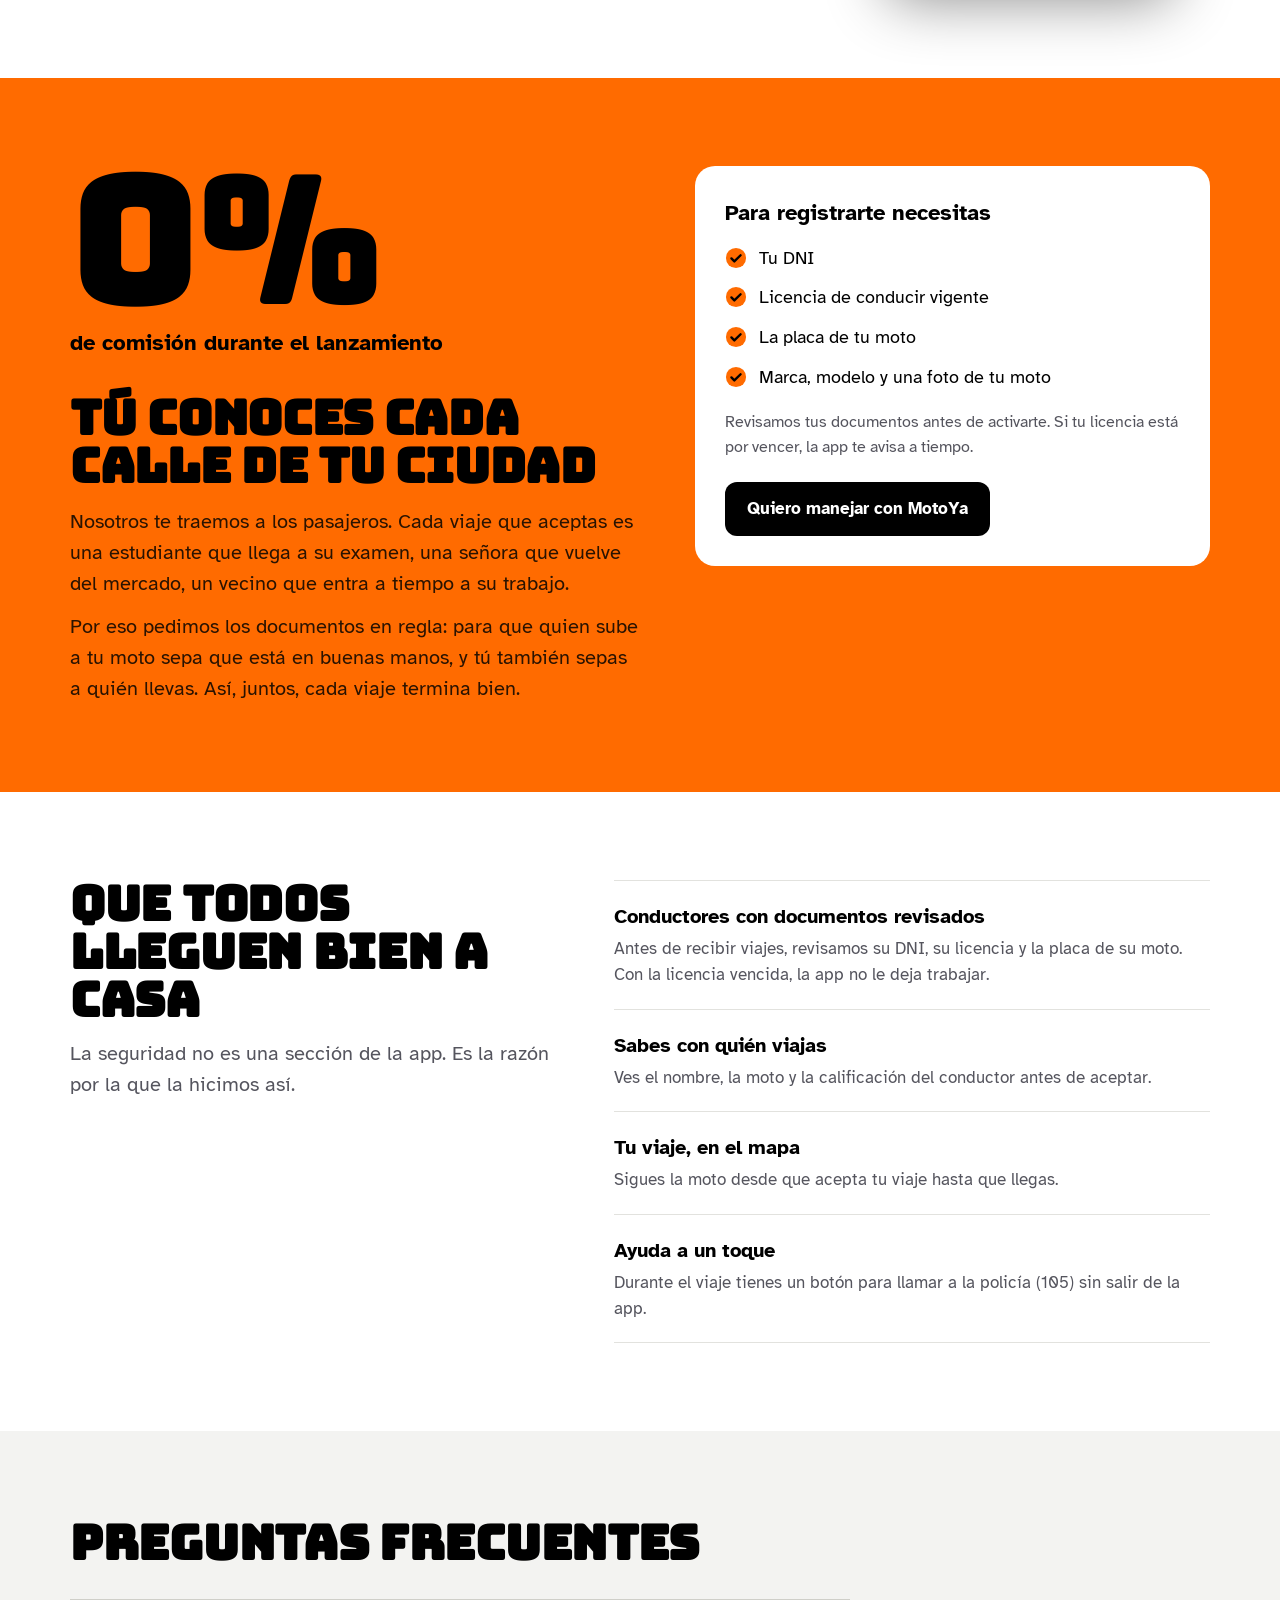
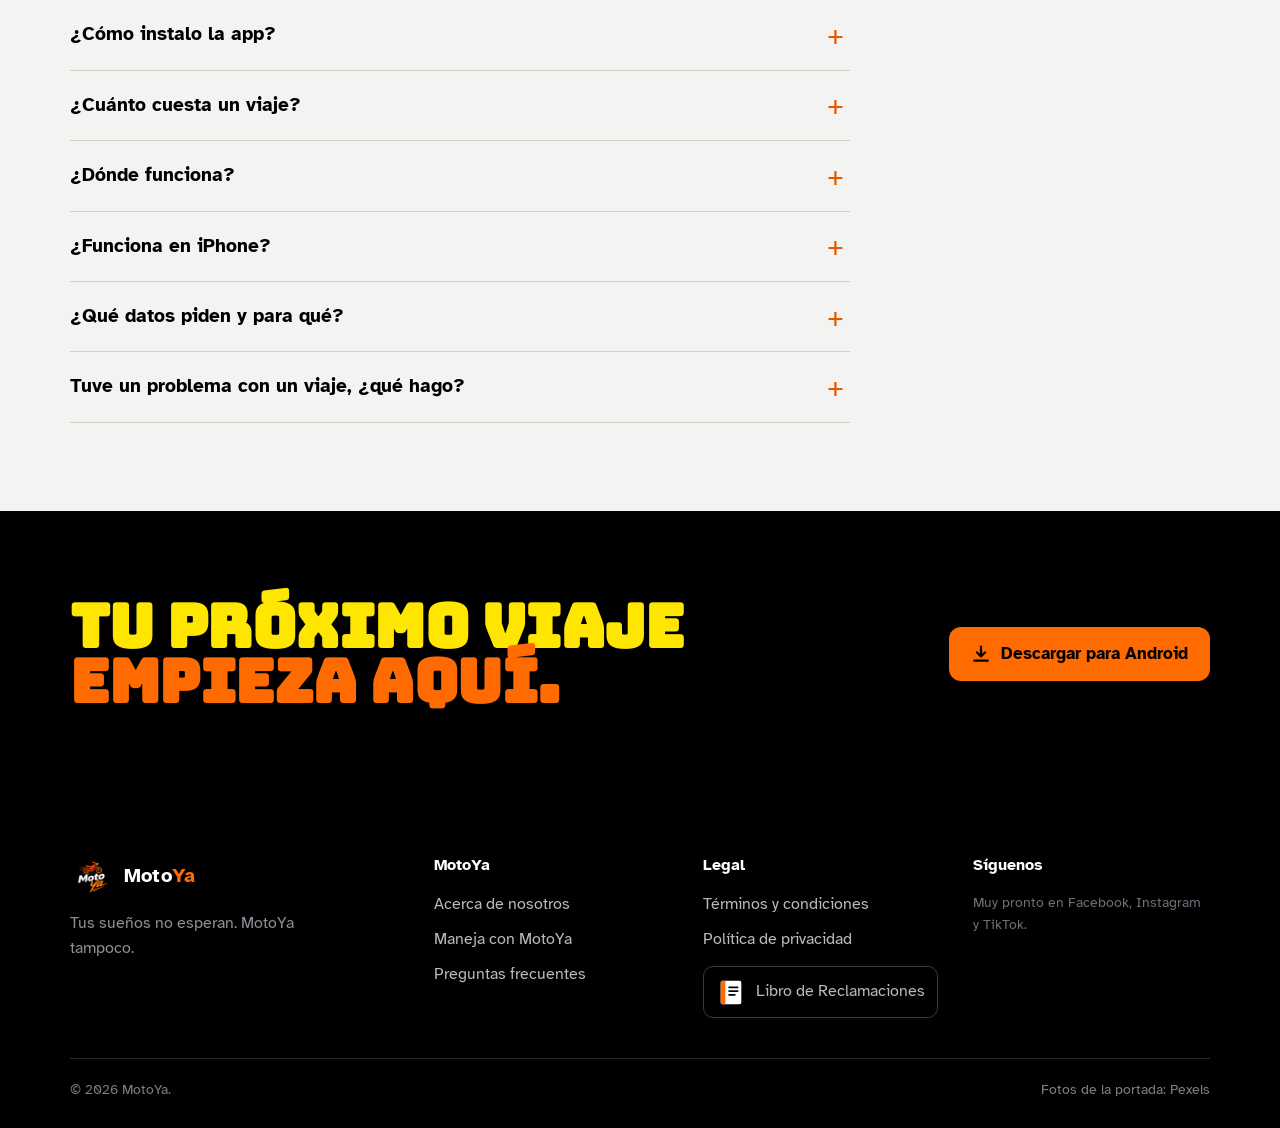
==== commit fbf8960c: "Quitar frase del celular" ====
--- a/index.html
+++ b/index.html
@@ -102,13 +102,10 @@
           </ol>
           <div class="pay"><strong>Pagas como siempre:</strong><span class="chip">Efectivo</span><span class="chip">Yape</span><span class="chip">Plin</span></div>
         </div>
-        <figure>
-          <div class="device">
-            <span class="cam"></span>
-            <div class="screen"><img src="img/app-bienvenida.jpg" width="540" height="1169" alt="Pantalla de bienvenida de la app MotoYa en un celular" loading="lazy"></div>
-          </div>
-          <figcaption class="device-caption">Lo primero que ves al abrir MotoYa.</figcaption>
-        </figure>
+        <div class="device">
+          <span class="cam"></span>
+          <div class="screen"><img src="img/app-bienvenida.jpg" width="540" height="1169" alt="Pantalla de bienvenida de la app MotoYa" loading="lazy"></div>
+        </div>
       </div>
     </section>
 
@@ -253,5 +250,24 @@
       mark(0); start();
     })();
   </script>
+  <script>
+    // Celular: las pantallas de la app se deslizan con el dedo o con los puntos
+    (function () {
+      var box = document.getElementById("screens"); if (!box) return;
+      var imgs = [].slice.call(box.children), dots = [].slice.call(document.querySelectorAll(".phone-dots button"));
+      var cur = 0, t = null, still = window.matchMedia("(prefers-reduced-motion: reduce)").matches;
+      function go(i) { box.scrollTo({ left: box.clientWidth * ((i + imgs.length) % imgs.length), behavior: still ? "auto" : "smooth" }); }
+      var io = new IntersectionObserver(function (es) { es.forEach(function (e) { if (e.isIntersecting && e.intersectionRatio > 0.6) { cur = imgs.indexOf(e.target); dots.forEach(function (d, k) { d.setAttribute("aria-current", k === cur ? "true" : "false"); }); } }); }, { root: box, threshold: [0.6] });
+      imgs.forEach(function (im) { io.observe(im); });
+      dots.forEach(function (d, k) { d.addEventListener("click", function () { go(k); restart(); }); });
+      function start() { if (!still && !t) t = setInterval(function () { go(cur + 1); }, 4500); }
+      function stop() { clearInterval(t); t = null; }
+      function restart() { stop(); start(); }
+      var ph = document.querySelector(".phone");
+      ph.addEventListener("mouseenter", stop); ph.addEventListener("mouseleave", start);
+      box.addEventListener("touchstart", stop, { passive: true }); box.addEventListener("focus", stop);
+      start();
+    })();
+  </script>
 </body>
 </html>
--- a/css/home.css
+++ b/css/home.css
@@ -59,7 +59,13 @@
 .device .screen { position: relative; width: 100%; height: 100%; border-radius: 36px; overflow: hidden; background: #0A0A0F; }
 .device .screen img { width: 100%; height: 100%; object-fit: cover; object-position: top; }
 .device .cam { position: absolute; top: 12px; left: 50%; width: 11px; height: 11px; margin-left: -5.5px; border-radius: 50%; background: #000; box-shadow: 0 0 0 2px #1C1C20; z-index: 2; }
-.device-caption { text-align: center; color: var(--grey); font-size: 14px; margin-top: 14px; }
+/* Varias pantallas dentro del celular: se deslizan */
+.screens { display: flex; overflow-x: auto; scroll-snap-type: x mandatory; scrollbar-width: none; overscroll-behavior-x: contain; }
+.screens::-webkit-scrollbar { display: none; }
+.device .screens img { flex: 0 0 100%; scroll-snap-align: start; }
+.phone-dots { display: flex; justify-content: center; gap: 8px; margin-top: 18px; }
+.phone-dots button { width: 26px; height: 6px; border-radius: 3px; border: 0; padding: 0; background: #D4D4CE; cursor: pointer; }
+.phone-dots button[aria-current="true"] { background: var(--orange); }
 
 /* Conductores */
 .drivers { background: var(--orange); }
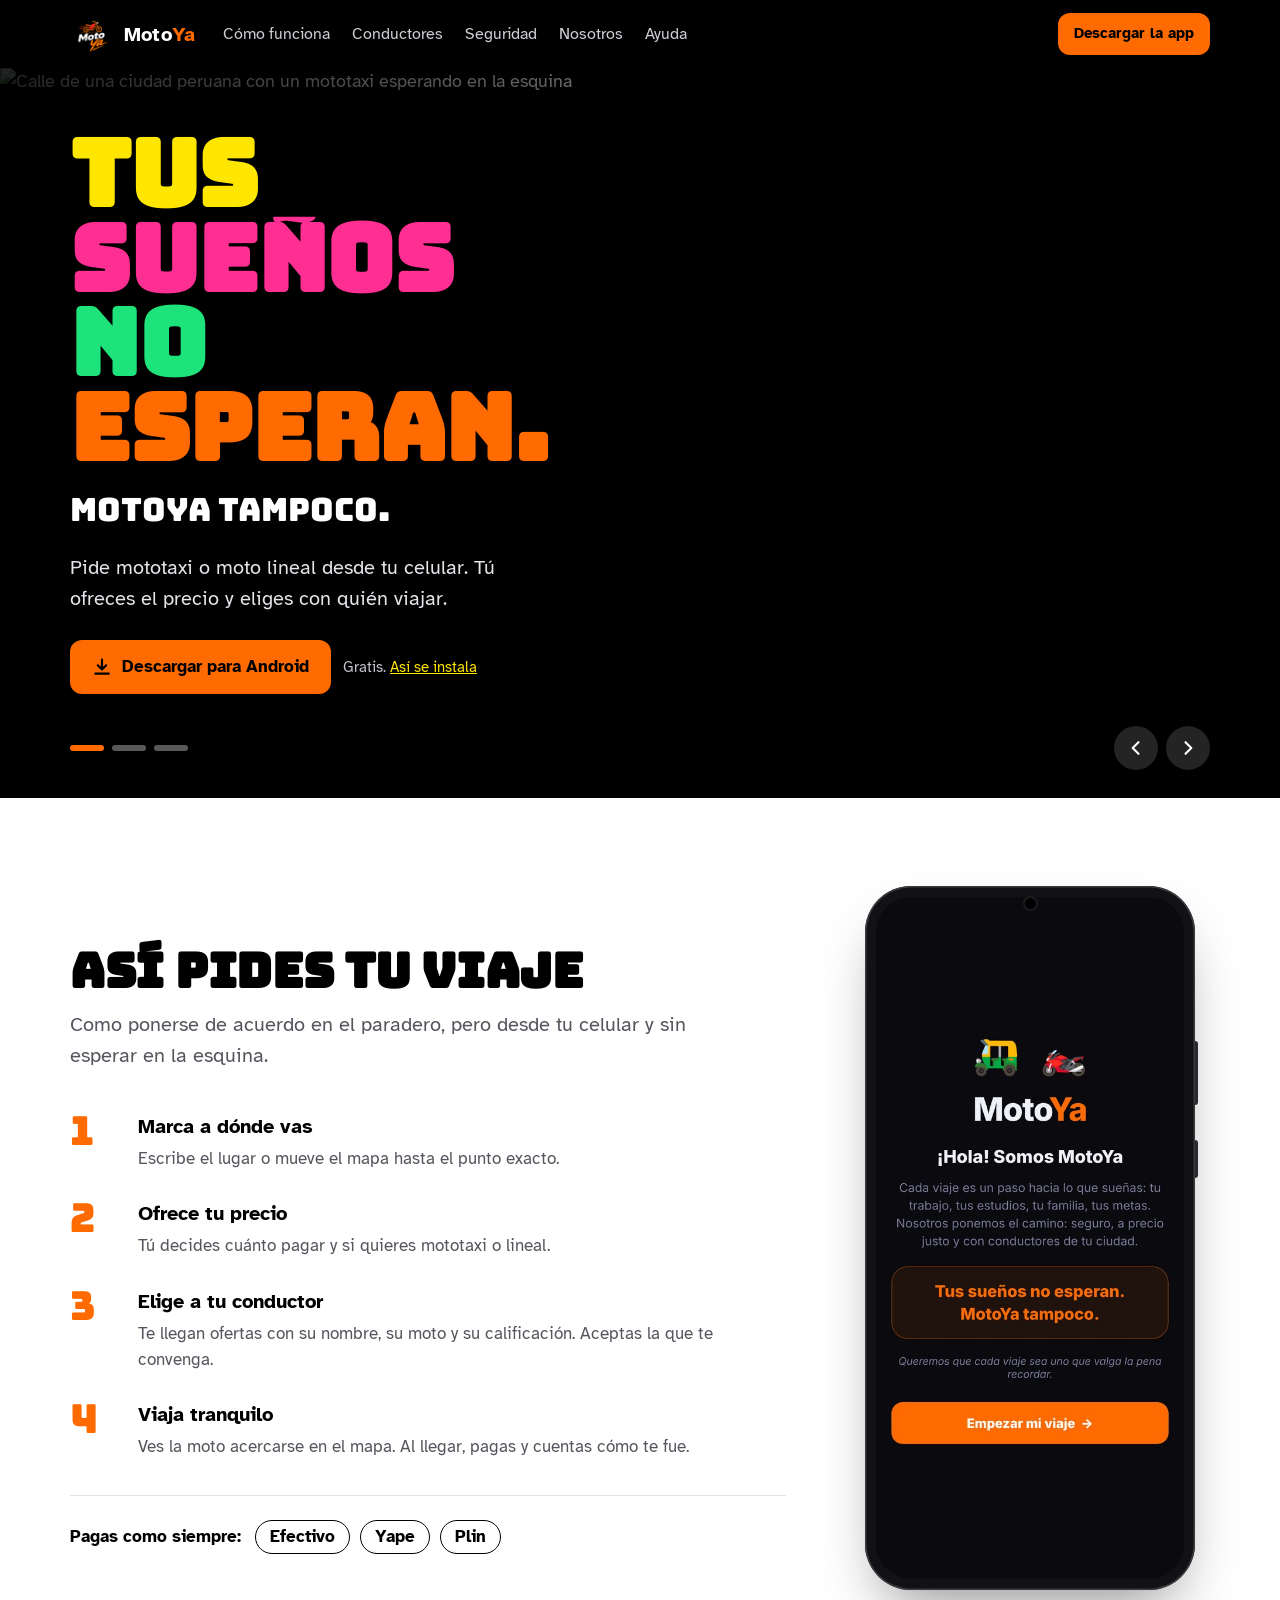
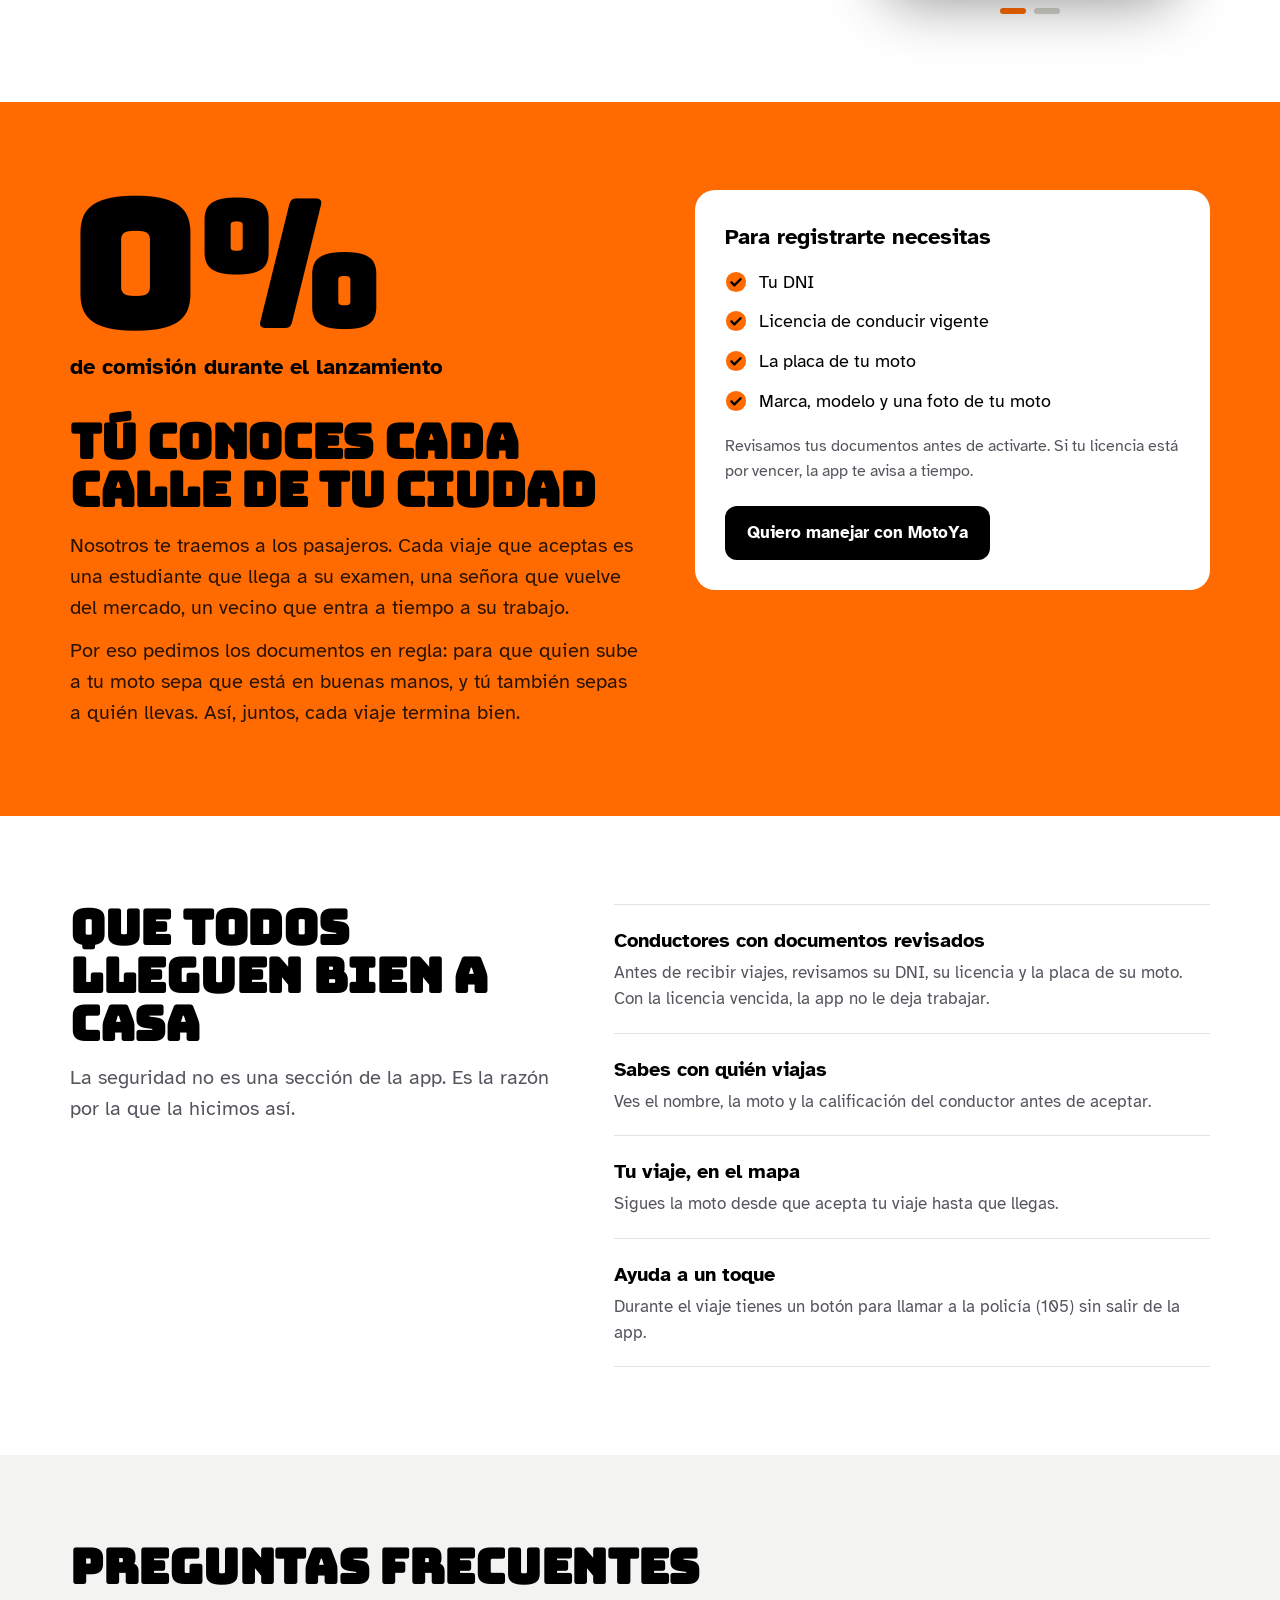
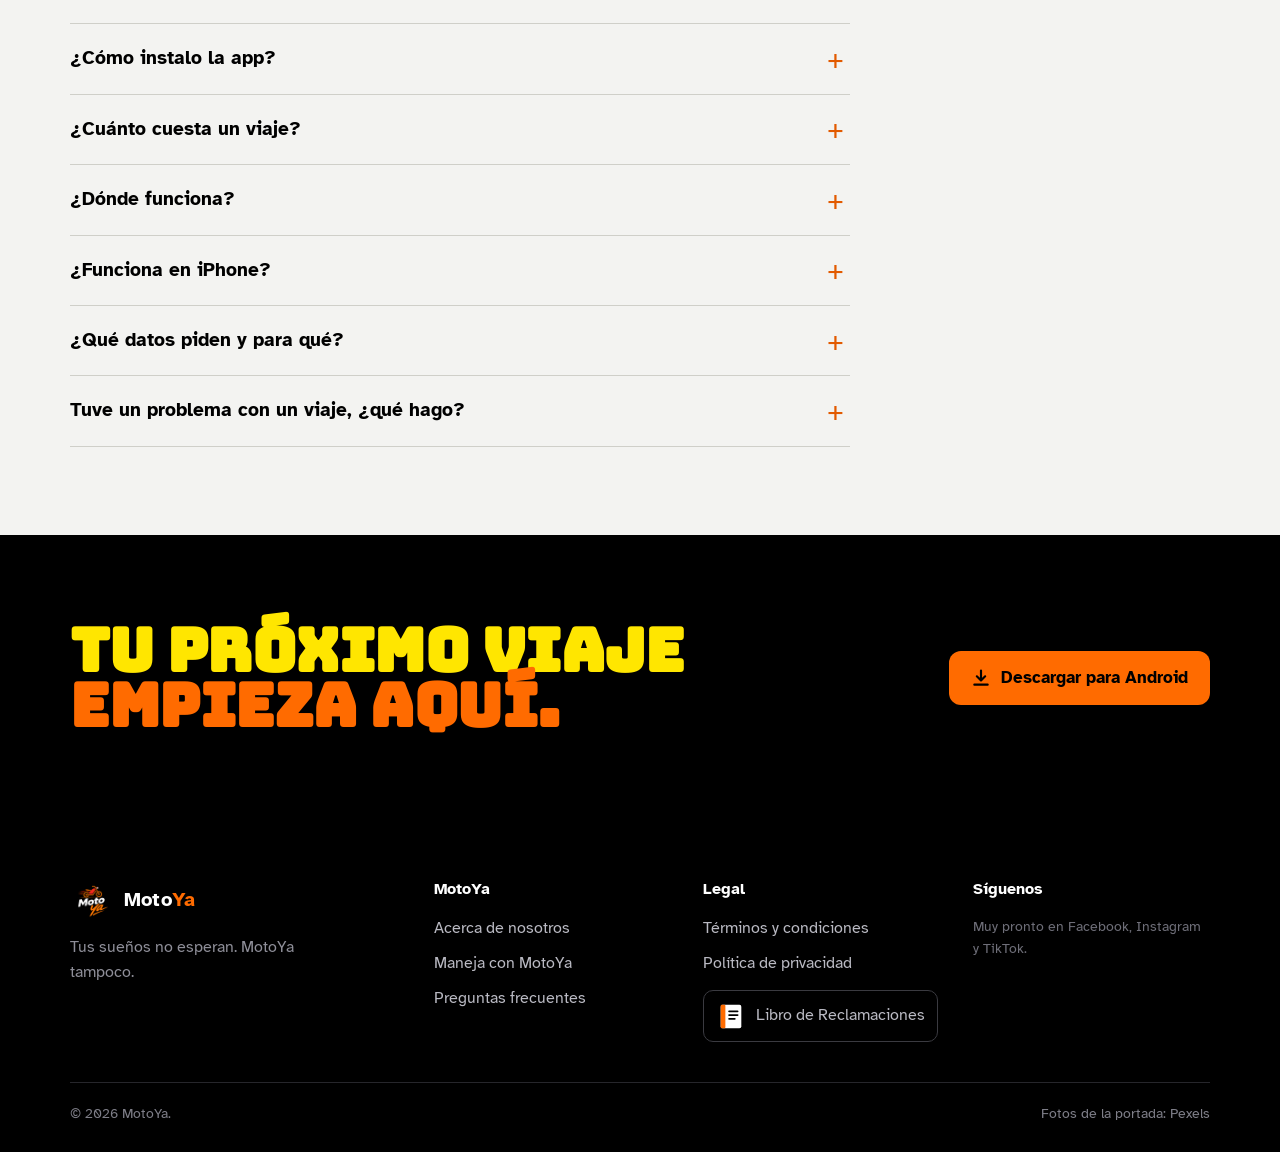
==== commit 1ae51132: "Celular deslizable con pantalla del pasajero" ====
--- a/index.html
+++ b/index.html
@@ -102,9 +102,12 @@
           </ol>
           <div class="pay"><strong>Pagas como siempre:</strong><span class="chip">Efectivo</span><span class="chip">Yape</span><span class="chip">Plin</span></div>
         </div>
-        <div class="device">
-          <span class="cam"></span>
-          <div class="screen"><img src="img/app-bienvenida.jpg" width="540" height="1169" alt="Pantalla de bienvenida de la app MotoYa" loading="lazy"></div>
+        <div class="phone" aria-roledescription="carrusel" aria-label="Pantallas de la app">
+          <div class="device">
+            <span class="cam"></span>
+            <div class="screen screens" id="screens" tabindex="0"><img src="img/app-bienvenida.jpg" width="540" height="1169" alt="Pantalla de bienvenida de la app MotoYa" loading="lazy"><img src="img/app-pasajero.jpg" width="540" height="1169" alt="Pantalla del pasajero: mapa, destino y botón para pedir la moto" loading="lazy"></div>
+          </div>
+          <div class="phone-dots" role="group" aria-label="Elegir pantalla"><button type="button" aria-label="Ver pantalla 1" aria-current="true"></button><button type="button" aria-label="Ver pantalla 2"></button></div>
         </div>
       </div>
     </section>
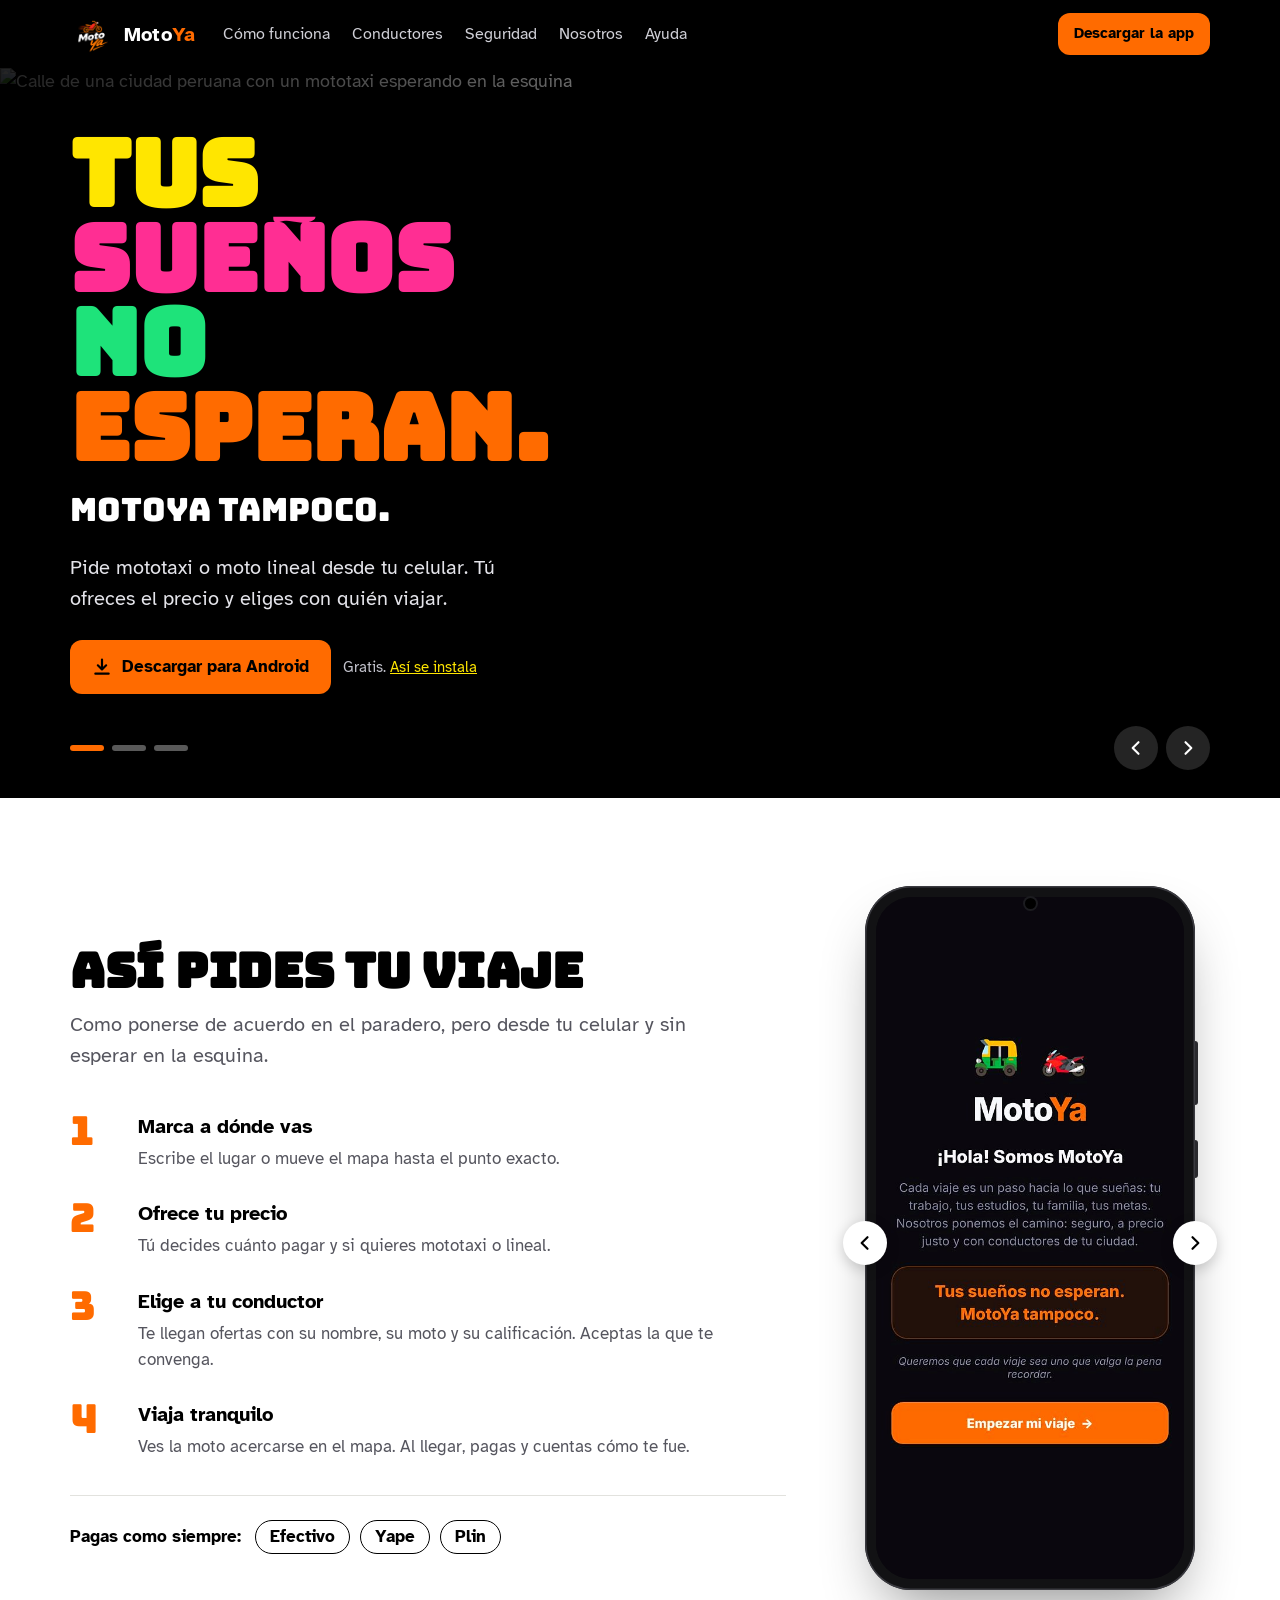
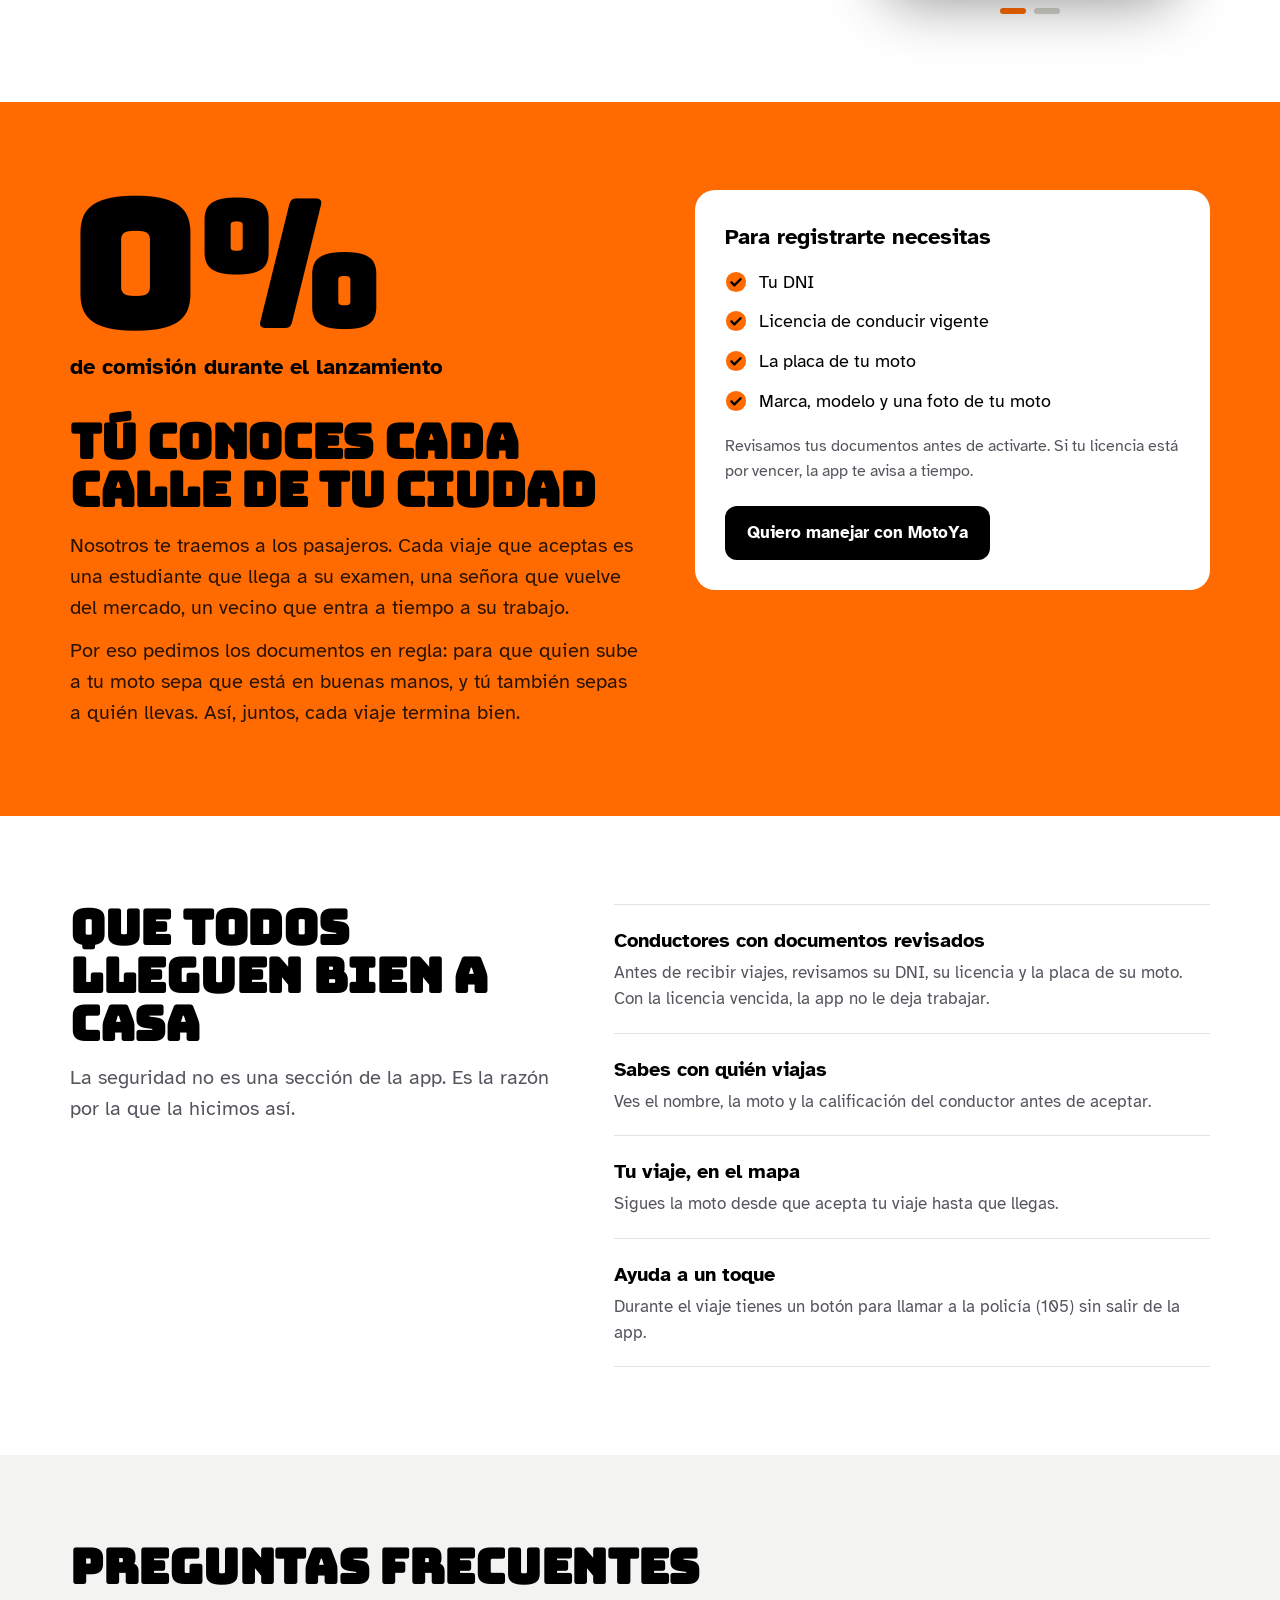
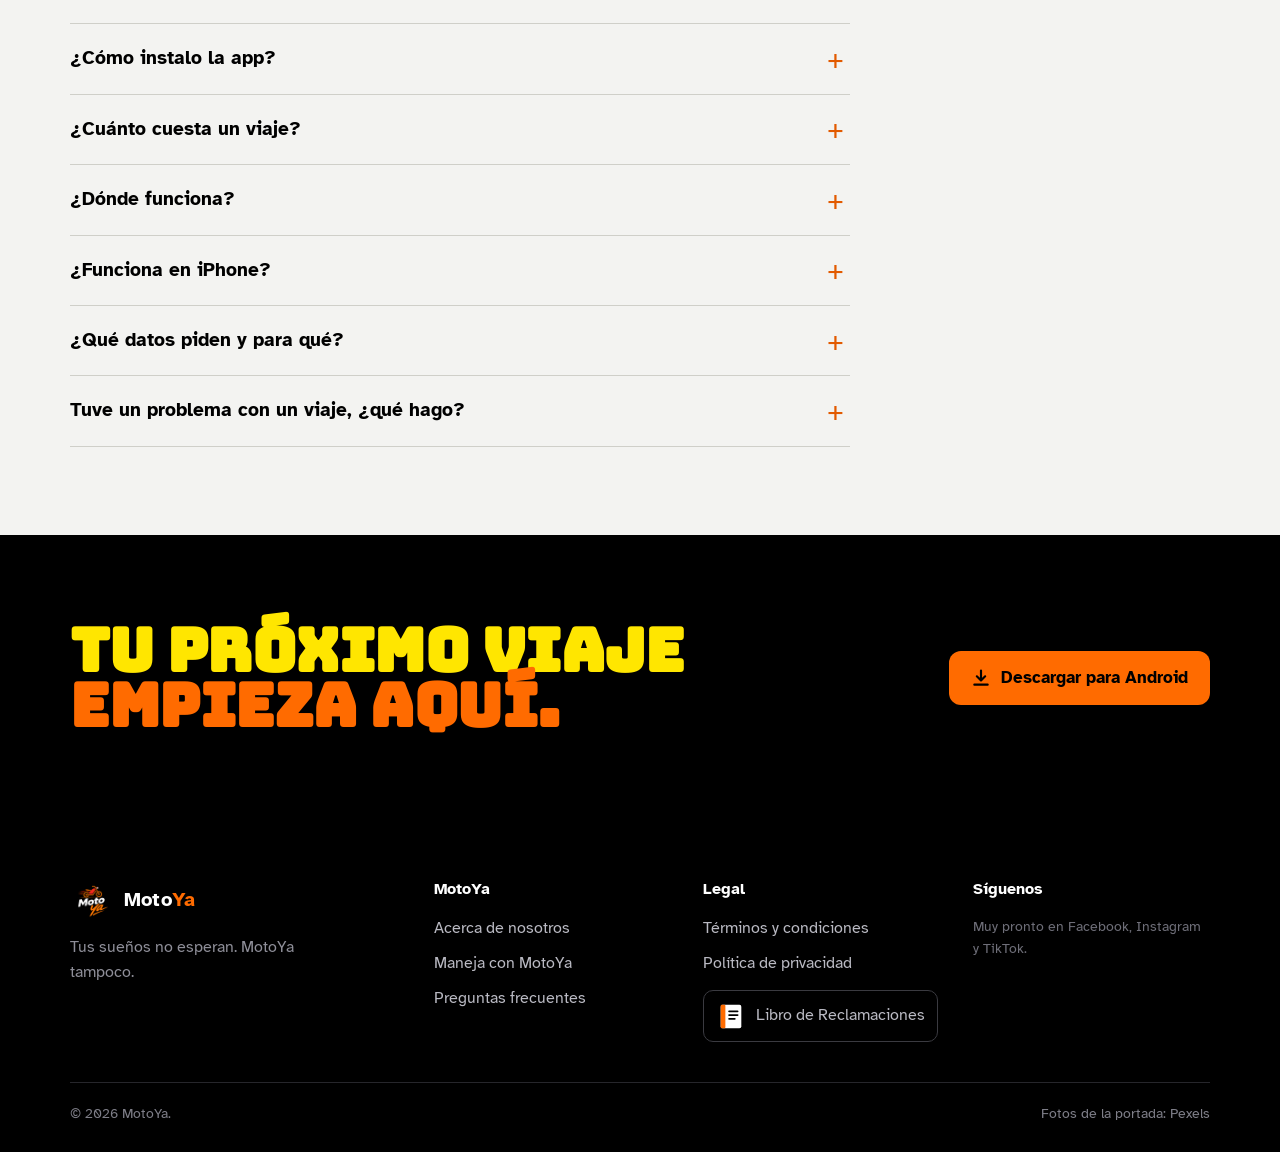
==== commit 82d4f906: "Capturas nuevas y celular con flechas" ====
--- a/index.html
+++ b/index.html
@@ -107,6 +107,8 @@
             <span class="cam"></span>
             <div class="screen screens" id="screens" tabindex="0"><img src="img/app-bienvenida.jpg" width="540" height="1169" alt="Pantalla de bienvenida de la app MotoYa" loading="lazy"><img src="img/app-pasajero.jpg" width="540" height="1169" alt="Pantalla del pasajero: mapa, destino y botón para pedir la moto" loading="lazy"></div>
           </div>
+          <button type="button" class="phone-arrow prev" aria-label="Pantalla anterior"><svg viewBox="0 0 24 24" aria-hidden="true"><path d="M15 5l-7 7 7 7" stroke="currentColor" stroke-width="2.6" fill="none" stroke-linecap="round" stroke-linejoin="round"/></svg></button>
+          <button type="button" class="phone-arrow next" aria-label="Pantalla siguiente"><svg viewBox="0 0 24 24" aria-hidden="true"><path d="M9 5l7 7-7 7" stroke="currentColor" stroke-width="2.6" fill="none" stroke-linecap="round" stroke-linejoin="round"/></svg></button>
           <div class="phone-dots" role="group" aria-label="Elegir pantalla"><button type="button" aria-label="Ver pantalla 1" aria-current="true"></button><button type="button" aria-label="Ver pantalla 2"></button></div>
         </div>
       </div>
@@ -263,6 +265,18 @@
       var io = new IntersectionObserver(function (es) { es.forEach(function (e) { if (e.isIntersecting && e.intersectionRatio > 0.6) { cur = imgs.indexOf(e.target); dots.forEach(function (d, k) { d.setAttribute("aria-current", k === cur ? "true" : "false"); }); } }); }, { root: box, threshold: [0.6] });
       imgs.forEach(function (im) { io.observe(im); });
       dots.forEach(function (d, k) { d.addEventListener("click", function () { go(k); restart(); }); });
+      document.querySelector(".phone-arrow.prev").addEventListener("click", function () { go(cur - 1); restart(); });
+      document.querySelector(".phone-arrow.next").addEventListener("click", function () { go(cur + 1); restart(); });
+      box.addEventListener("keydown", function (e) { if (e.key === "ArrowLeft") { go(cur - 1); restart(); } if (e.key === "ArrowRight") { go(cur + 1); restart(); } });
+      // Arrastrar con el mouse (en el celular ya se desliza con el dedo)
+      var dragX = null;
+      box.addEventListener("pointerdown", function (e) { if (e.pointerType === "mouse") { dragX = e.clientX; stop(); e.preventDefault(); } });
+      window.addEventListener("pointerup", function (e) {
+        if (dragX === null) return;
+        var dx = e.clientX - dragX; dragX = null;
+        if (Math.abs(dx) > 30) go(cur + (dx < 0 ? 1 : -1));
+        restart();
+      });
       function start() { if (!still && !t) t = setInterval(function () { go(cur + 1); }, 4500); }
       function stop() { clearInterval(t); t = null; }
       function restart() { stop(); start(); }
--- a/css/home.css
+++ b/css/home.css
@@ -63,6 +63,13 @@
 .screens { display: flex; overflow-x: auto; scroll-snap-type: x mandatory; scrollbar-width: none; overscroll-behavior-x: contain; }
 .screens::-webkit-scrollbar { display: none; }
 .device .screens img { flex: 0 0 100%; scroll-snap-align: start; }
+.phone { position: relative; max-width: 330px; margin-inline: auto; }
+.screens img { -webkit-user-drag: none; user-select: none; }
+.phone-arrow { position: absolute; top: 46%; width: 44px; height: 44px; border-radius: 50%; border: 0; background: var(--paper); color: var(--ink); box-shadow: 0 4px 14px rgba(0,0,0,.18); display: grid; place-items: center; cursor: pointer; z-index: 3; }
+.phone-arrow svg { width: 20px; height: 20px; }
+.phone-arrow.prev { left: -22px; }
+.phone-arrow.next { right: -22px; }
+.phone-arrow:hover { background: var(--orange); }
 .phone-dots { display: flex; justify-content: center; gap: 8px; margin-top: 18px; }
 .phone-dots button { width: 26px; height: 6px; border-radius: 3px; border: 0; padding: 0; background: #D4D4CE; cursor: pointer; }
 .phone-dots button[aria-current="true"] { background: var(--orange); }
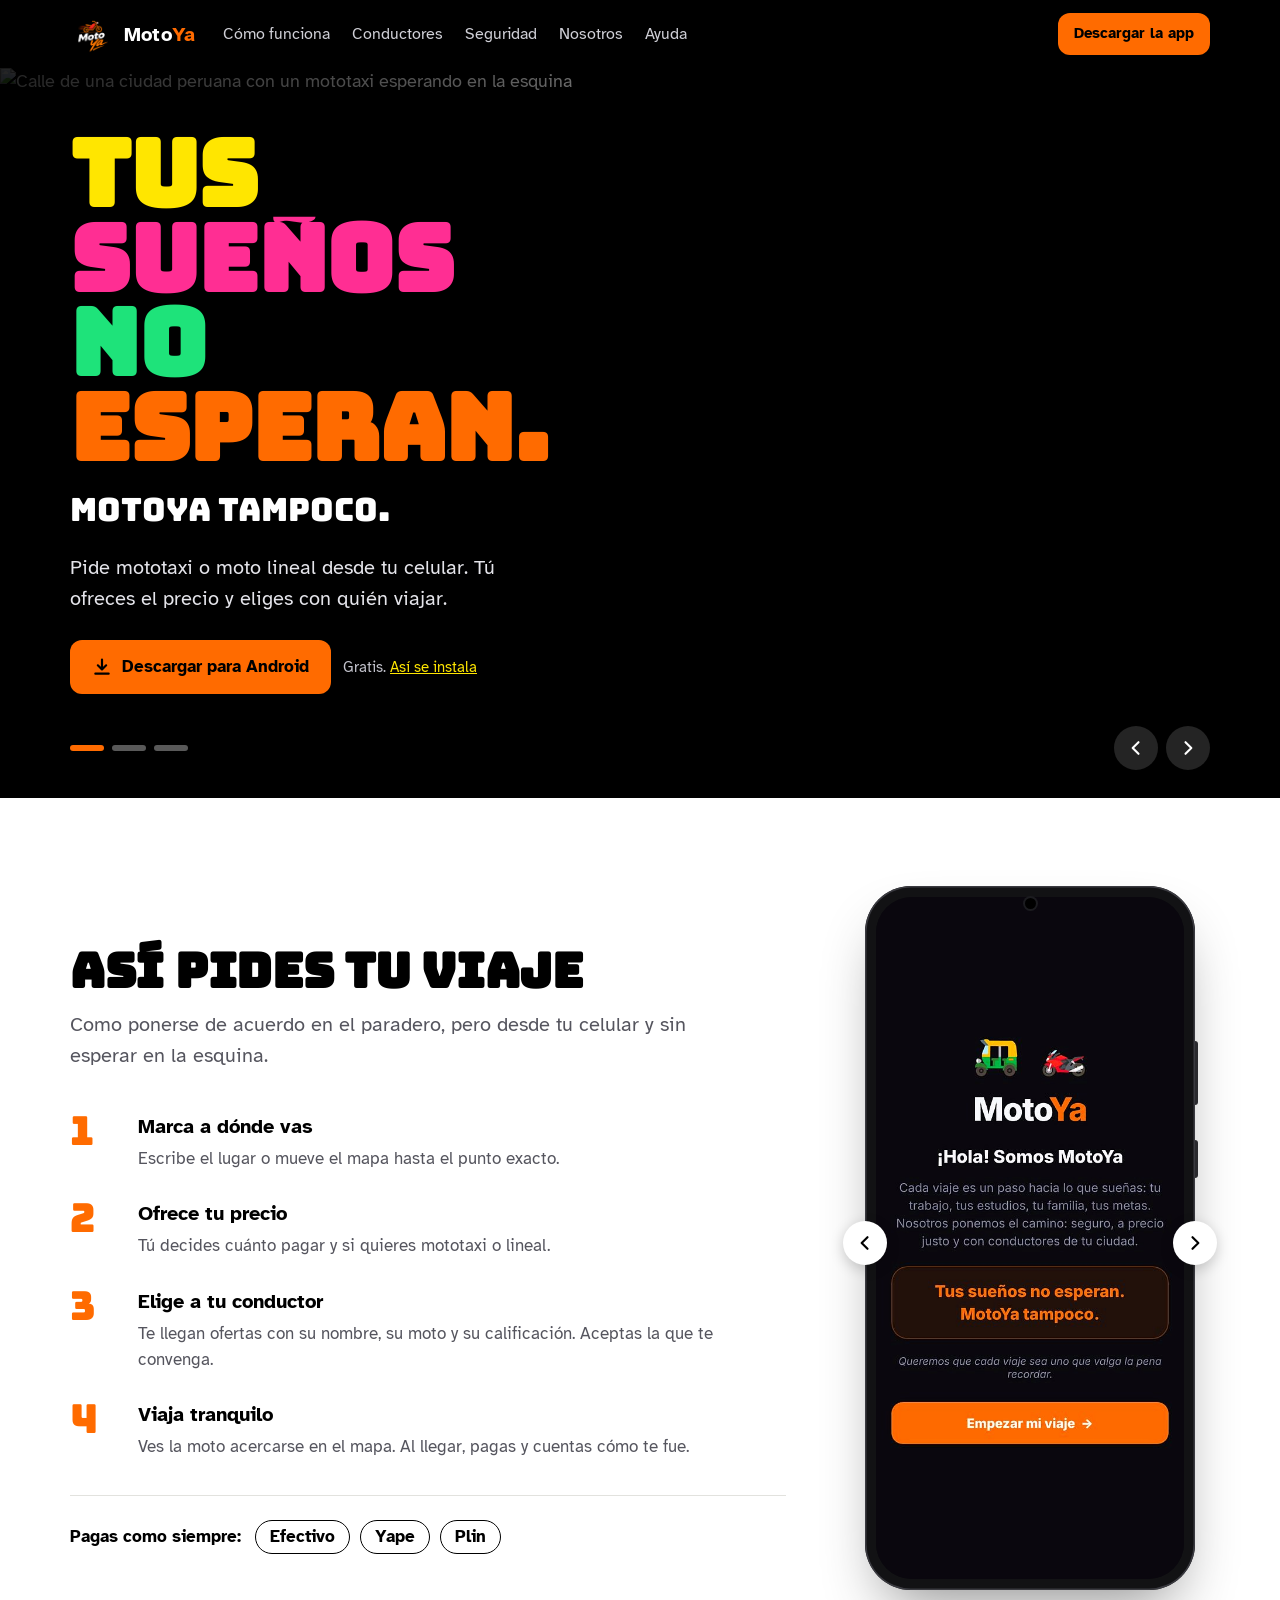
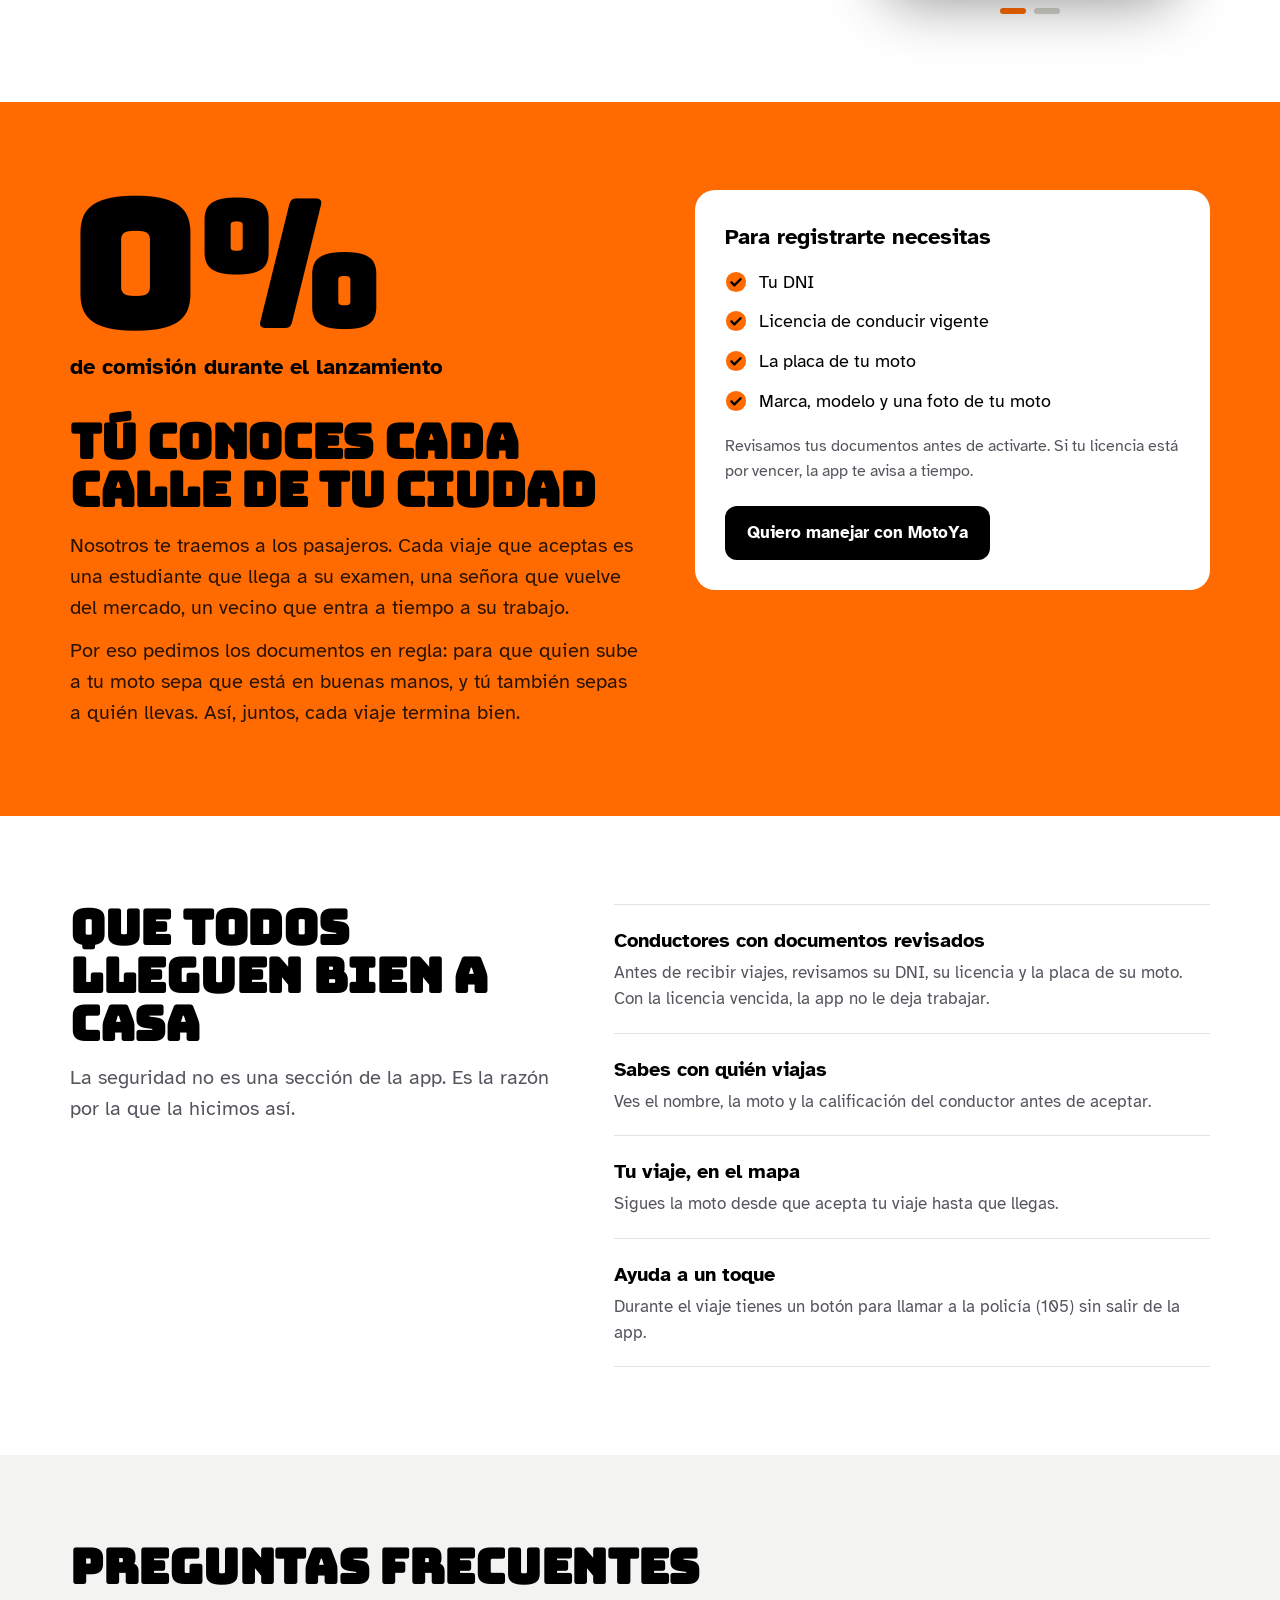
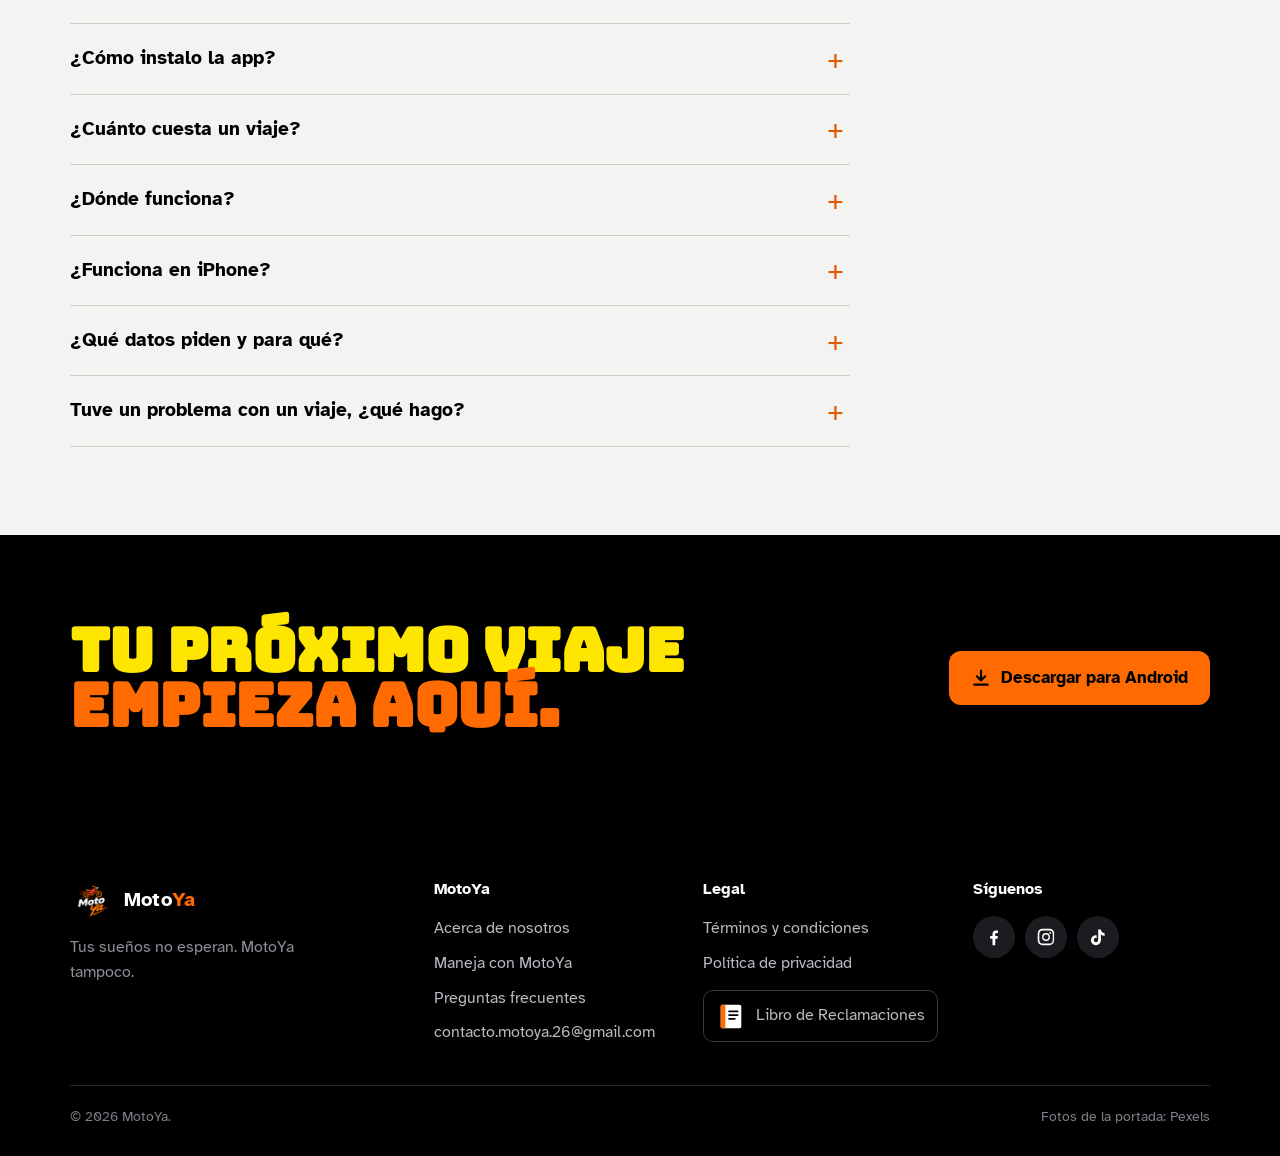
==== commit 1e4c4a81: "Actualizacion de la web MotoYa" ====
--- a/index.html
+++ b/index.html
@@ -30,7 +30,7 @@
         <a href="nosotros.html">Nosotros</a>
         <a href="index.html#ayuda">Ayuda</a>
       </nav>
-      <a class="btn js-apk" href="https://github.com/albertopalomino2301/motoya/releases/latest/download/MotoYa.apk">Descargar la app</a>
+      <a class="btn js-apk" href="https://github.com/motoyaapp/motoyaapp.github.io/releases/latest/download/MotoYa.apk">Descargar la app</a>
     </div>
   </header>
 
@@ -45,7 +45,7 @@
             <p class="poster-tail">MotoYa tampoco.</p>
             <p class="lead">Pide mototaxi o moto lineal desde tu celular. Tú ofreces el precio y eliges con quién viajar.</p>
             <div class="slide-actions">
-              <a class="btn js-apk" href="https://github.com/albertopalomino2301/motoya/releases/latest/download/MotoYa.apk"><svg viewBox="0 0 24 24" aria-hidden="true"><path d="M12 3v12m0 0-5-5m5 5 5-5M4 20h16" stroke="currentColor" stroke-width="2.6" fill="none" stroke-linecap="round" stroke-linejoin="round"/></svg>Descargar para Android</a>
+              <a class="btn js-apk" href="https://github.com/motoyaapp/motoyaapp.github.io/releases/latest/download/MotoYa.apk"><svg viewBox="0 0 24 24" aria-hidden="true"><path d="M12 3v12m0 0-5-5m5 5 5-5M4 20h16" stroke="currentColor" stroke-width="2.6" fill="none" stroke-linecap="round" stroke-linejoin="round"/></svg>Descargar para Android</a>
               <p class="slide-note">Gratis. <a href="#instalar">Así se instala</a></p>
             </div>
           </div>
@@ -58,7 +58,7 @@
             <p class="kicker">Para ir acompañado</p>
             <h2>Mototaxi</h2>
             <p class="lead">Con techo para el sol y la lluvia. Al mercado, al colegio de los chicos o de vuelta a casa con las bolsas.</p>
-            <div class="slide-actions"><a class="btn js-apk" href="https://github.com/albertopalomino2301/motoya/releases/latest/download/MotoYa.apk">Pedir mi mototaxi</a></div>
+            <div class="slide-actions"><a class="btn js-apk" href="https://github.com/motoyaapp/motoyaapp.github.io/releases/latest/download/MotoYa.apk">Pedir mi mototaxi</a></div>
           </div>
         </article>
 
@@ -69,7 +69,7 @@
             <p class="kicker">Para cuando vas con prisa</p>
             <h2>Moto lineal</h2>
             <p class="lead">Cuando cada minuto cuenta. Directo a donde tienes que estar.</p>
-            <div class="slide-actions"><a class="btn js-apk" href="https://github.com/albertopalomino2301/motoya/releases/latest/download/MotoYa.apk">Pedir moto lineal</a></div>
+            <div class="slide-actions"><a class="btn js-apk" href="https://github.com/motoyaapp/motoyaapp.github.io/releases/latest/download/MotoYa.apk">Pedir moto lineal</a></div>
           </div>
         </article>
       </div>
@@ -132,7 +132,7 @@
             <li><svg viewBox="0 0 24 24" aria-hidden="true"><circle cx="12" cy="12" r="11" fill="#FF6B00"/><path d="M7 12.5l3.2 3.2L17 9" stroke="#000" stroke-width="2.6" fill="none" stroke-linecap="round" stroke-linejoin="round"/></svg><span>Marca, modelo y una foto de tu moto</span></li>
           </ul>
           <p>Revisamos tus documentos antes de activarte. Si tu licencia está por vencer, la app te avisa a tiempo.</p>
-          <a class="btn dark js-apk" href="https://github.com/albertopalomino2301/motoya/releases/latest/download/MotoYa.apk">Quiero manejar con MotoYa</a>
+          <a class="btn dark js-apk" href="https://github.com/motoyaapp/motoyaapp.github.io/releases/latest/download/MotoYa.apk">Quiero manejar con MotoYa</a>
         </div>
       </div>
     </section>
@@ -180,7 +180,7 @@
     <section class="sec final" aria-labelledby="fin-t">
       <div class="wrap">
         <h2 id="fin-t" class="poster"><span class="l1">Tu próximo viaje</span><span class="l4">empieza aquí.</span></h2>
-        <a class="btn js-apk" href="https://github.com/albertopalomino2301/motoya/releases/latest/download/MotoYa.apk"><svg viewBox="0 0 24 24" aria-hidden="true"><path d="M12 3v12m0 0-5-5m5 5 5-5M4 20h16" stroke="currentColor" stroke-width="2.6" fill="none" stroke-linecap="round" stroke-linejoin="round"/></svg>Descargar para Android</a>
+        <a class="btn js-apk" href="https://github.com/motoyaapp/motoyaapp.github.io/releases/latest/download/MotoYa.apk"><svg viewBox="0 0 24 24" aria-hidden="true"><path d="M12 3v12m0 0-5-5m5 5 5-5M4 20h16" stroke="currentColor" stroke-width="2.6" fill="none" stroke-linecap="round" stroke-linejoin="round"/></svg>Descargar para Android</a>
       </div>
     </section>
   </main>
